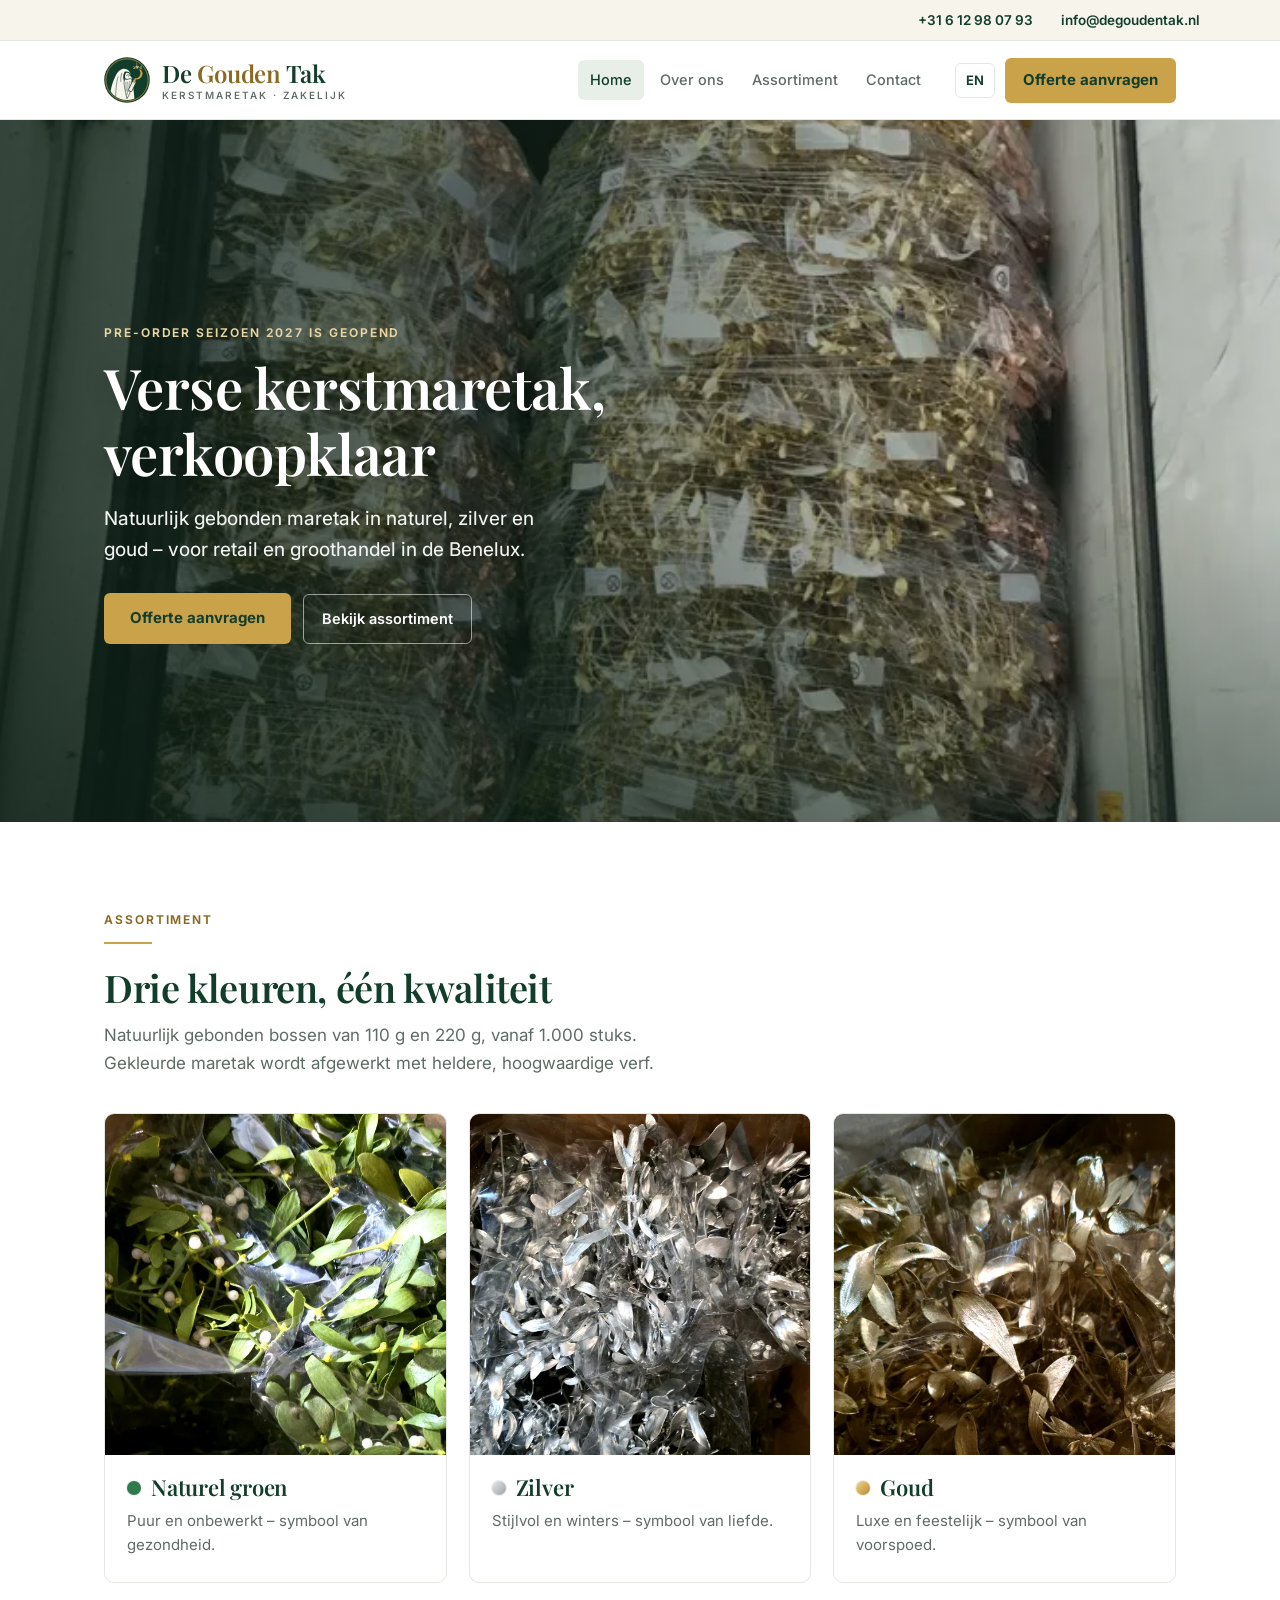
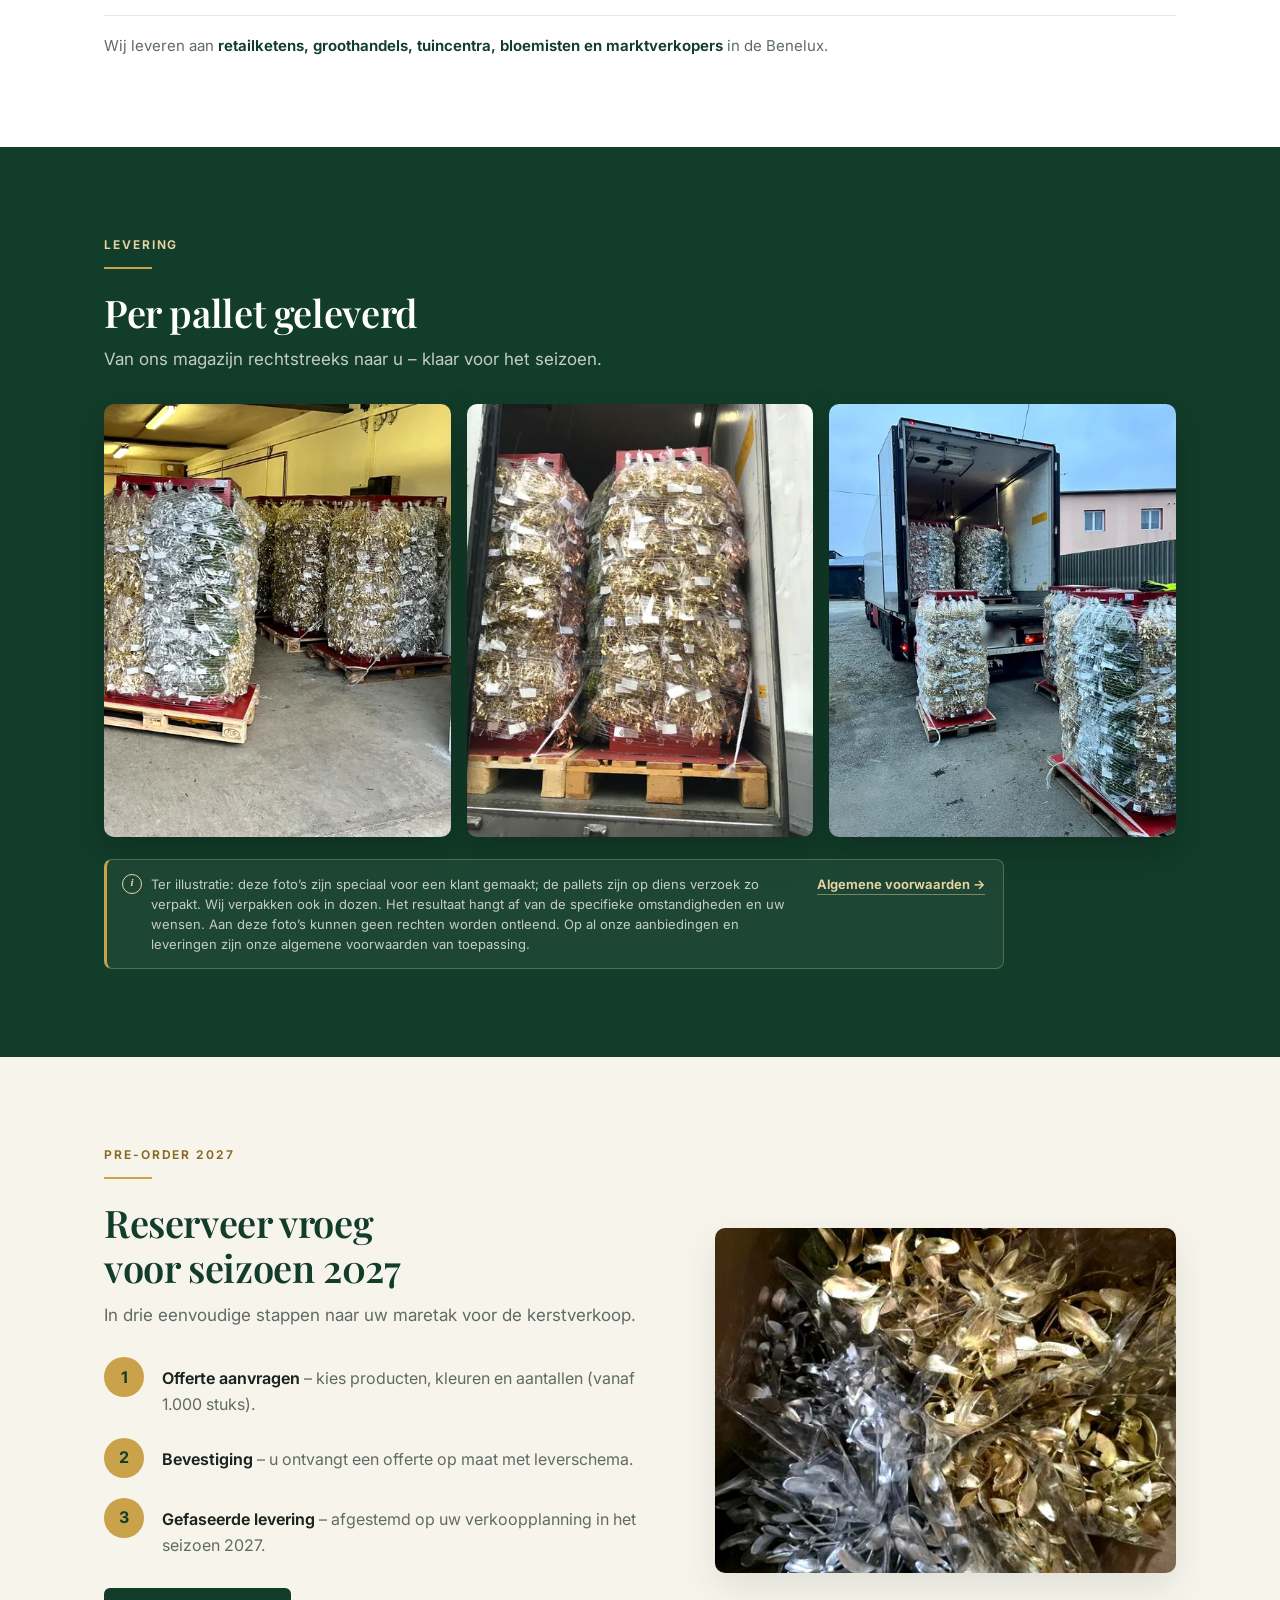
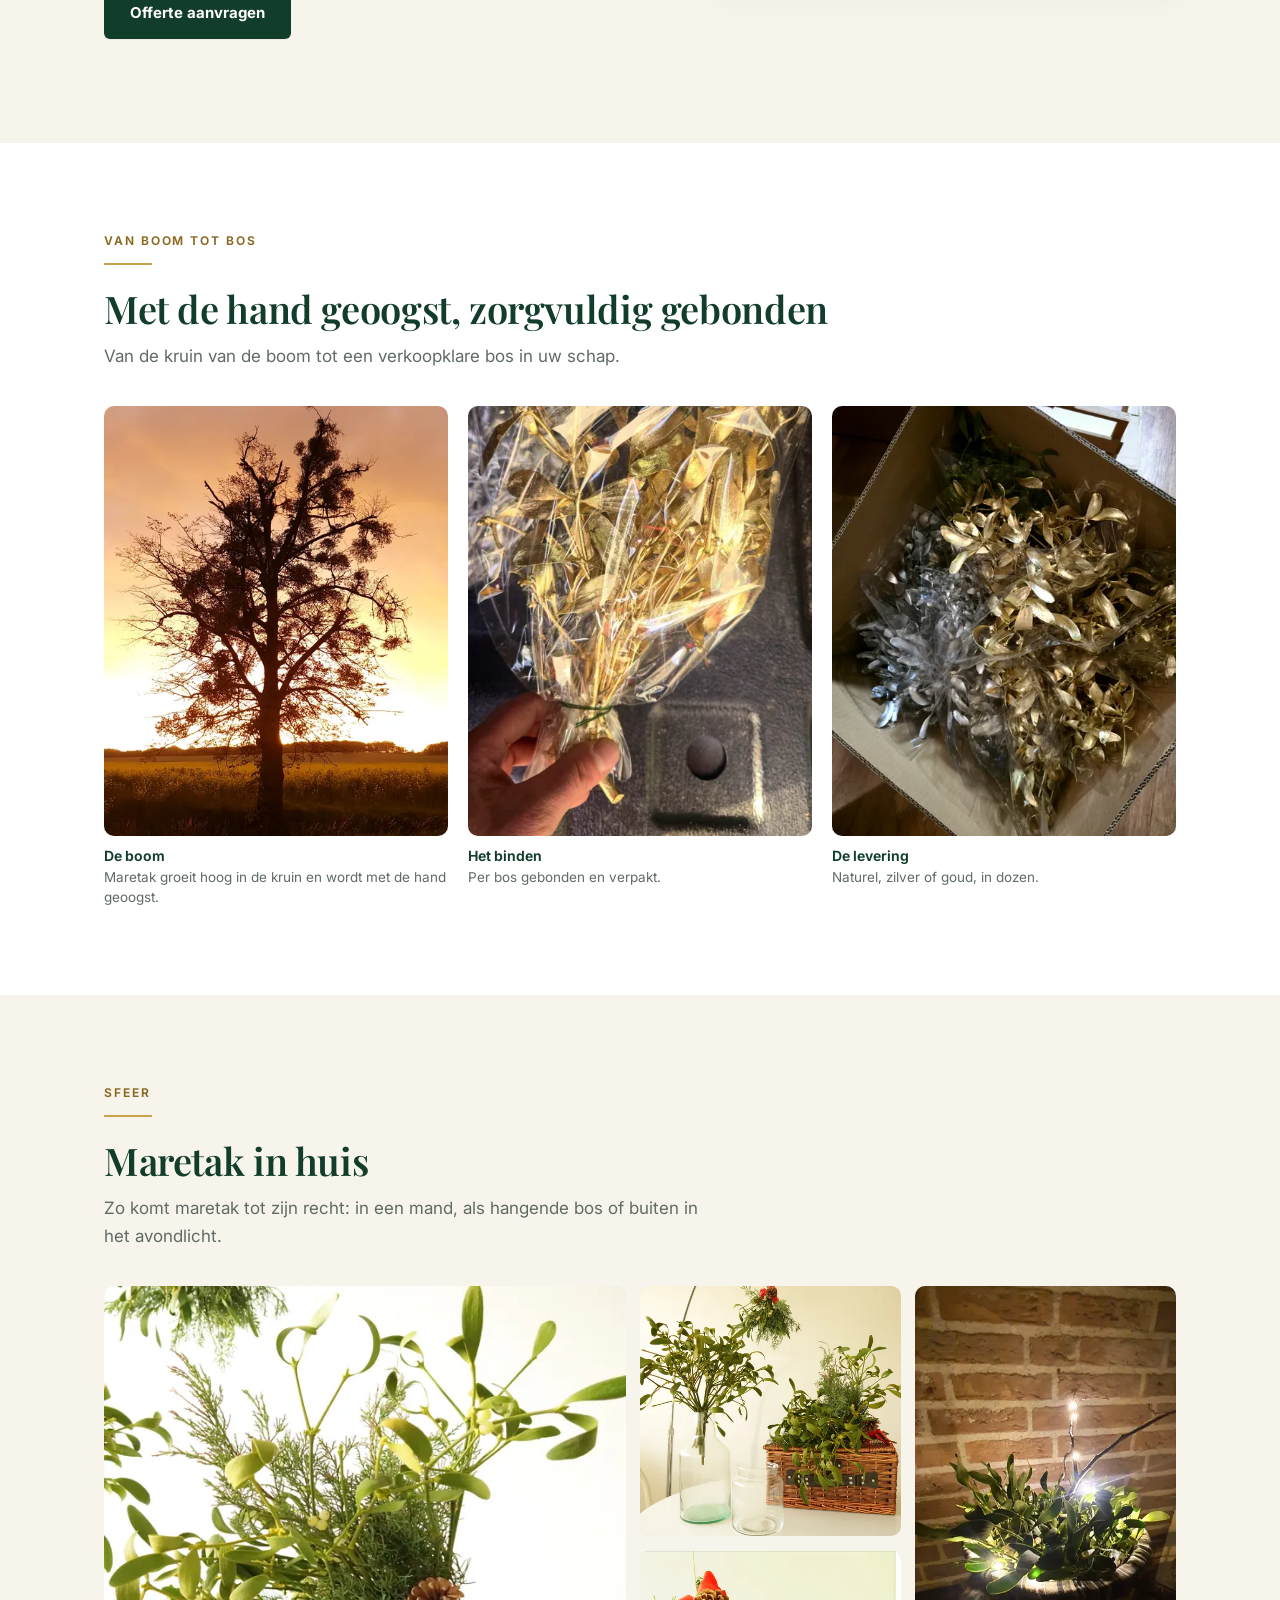
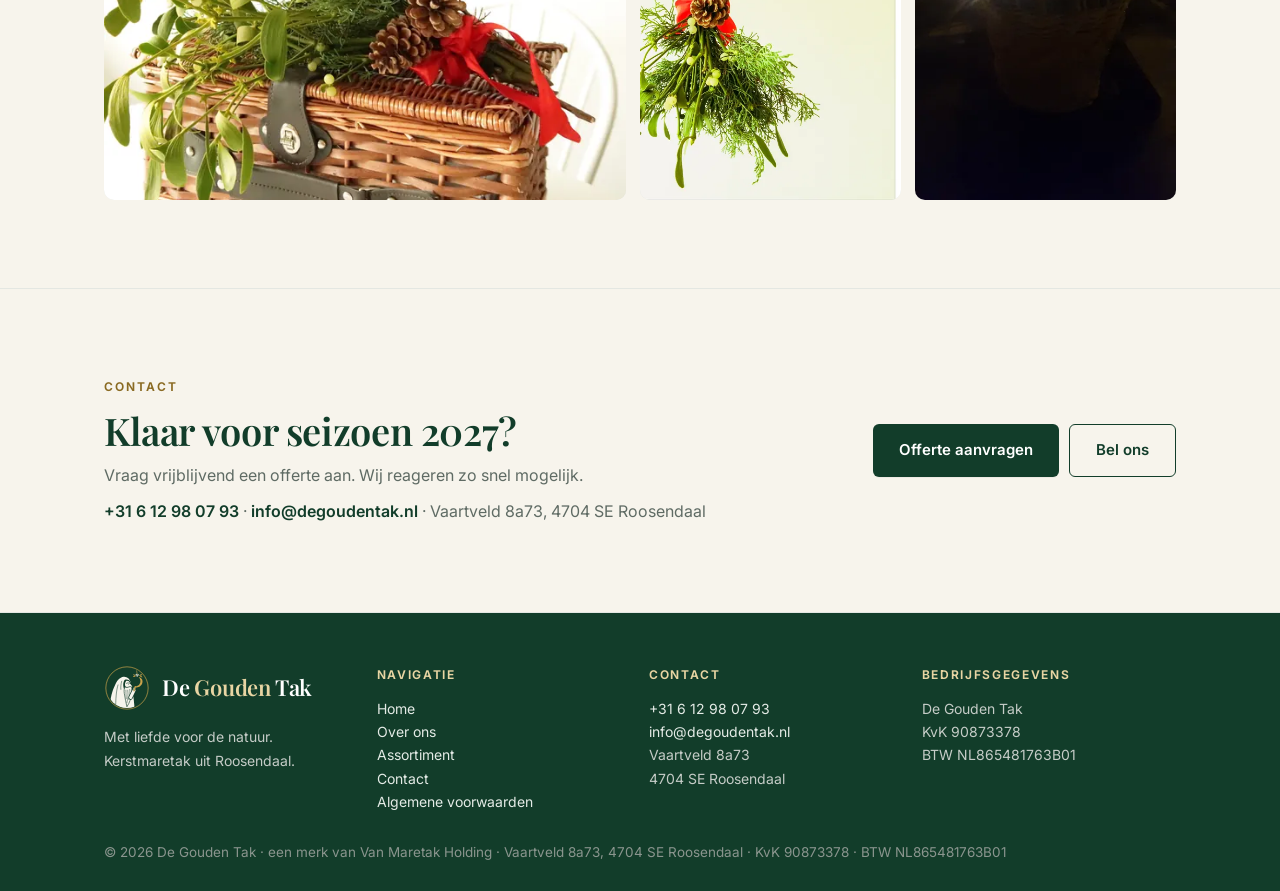
==== index.html @ 0ada5c40 "De Gouden Tak – static site (publish build, no video)" ====
<!doctype html><html lang="nl"><head><meta charset="utf-8"><meta name="viewport" content="width=device-width,initial-scale=1">
<title>Kerstmaretak voor de handel | De Gouden Tak</title><meta name="description" content="De Gouden Tak levert natuurlijk gebonden kerstmaretak – naturel, zilver en goud – aan retail en groothandel in de Benelux.">
<link rel="preload" href="fonts/playfair-display-var.woff2" as="font" type="font/woff2" crossorigin><link rel="preload" href="fonts/inter-var.woff2" as="font" type="font/woff2" crossorigin>
<link rel="icon" href="brand/favicon.svg" type="image/svg+xml"><link rel="icon" href="brand/favicon.ico" sizes="48x48"><link rel="apple-touch-icon" href="brand/apple-touch-icon.png"><meta name="theme-color" content="#123d2a">
<link rel="stylesheet" href="style.css"><script src="app.js" defer></script></head><body>
<div class="topbar"><div class="wrap"><a href="tel:+31612980793">+31 6 12 98 07 93</a><a href="mailto:info@degoudentak.nl">info@degoudentak.nl</a></div></div>
<header><div class="wrap"><a class="logo" href="index.html"><img class="emblem" src="brand/druid-emblem.svg" width="46" height="46" alt=""><span class="lt">De <span>Gouden</span> Tak<small><span class="nl">Kerstmaretak · zakelijk</span><span class="en">Christmas mistletoe · B2B</span></small></span></a>
<nav><a href="index.html" class="active"><span class="nl">Home</span><span class="en">Home</span></a><a href="over-ons.html" class=""><span class="nl">Over ons</span><span class="en">About us</span></a><a href="assortiment.html" class=""><span class="nl">Assortiment</span><span class="en">Range</span></a><a href="contact.html" class=""><span class="nl">Contact</span><span class="en">Contact</span></a></nav><div class="hdr-act"><button class="lang" type="button" aria-label="Taal / language">EN</button><a class="btn" href="contact.html"><span class="nl">Offerte aanvragen</span><span class="en">Request a quote</span></a></div></div></header>
<main><section class="hero" style="padding:0"><div class="hero-media"><picture>
<source media="(max-width:720px)" type="image/webp" srcset="img/hero-pallet-m700.webp 700w, img/hero-pallet-m1000.webp 1000w" sizes="100vw">
<source media="(max-width:720px)" srcset="img/hero-pallet-m700.jpg 700w, img/hero-pallet-m1000.jpg 1000w" sizes="100vw">
<source type="image/webp" srcset="img/hero-pallet-960.webp 960w, img/hero-pallet-1200.webp 1200w" sizes="100vw">
<img src="img/hero-pallet-1200.jpg" srcset="img/hero-pallet-960.jpg 960w, img/hero-pallet-1200.jpg 1200w" sizes="100vw" width="1200" height="777" alt="Volle pallets met gouden en zilveren maretakbossen" loading="eager" fetchpriority="high"></picture></div>
<div class="wrap"><div class="eyebrow"><span class="nl">Pre-order seizoen 2027 is geopend</span><span class="en">Pre-order season 2027 is open</span></div>
<h1><span class="nl">Verse kerstmaretak, verkoopklaar</span><span class="en">Fresh Christmas mistletoe, ready for sale</span></h1>
<p class="lead"><span class="nl">Natuurlijk gebonden maretak in naturel, zilver en goud – voor retail en groothandel in de Benelux.</span><span class="en">Naturally bound mistletoe in natural, silver and gold – for retail and wholesale across the Benelux.</span></p>
<div class="actions"><a class="btn" href="contact.html"><span class="nl">Offerte aanvragen</span><span class="en">Request a quote</span></a><a class="btn ghost" href="assortiment.html"><span class="nl">Bekijk assortiment</span><span class="en">View range</span></a></div></div></section>
<section class="white"><div class="wrap"><div class="eyebrow"><span class="nl">Assortiment</span><span class="en">Range</span></div><hr class="rule"><h2><span class="nl">Drie kleuren, één kwaliteit</span><span class="en">Three colours, one quality</span></h2>
<p class="sec-intro"><span class="nl">Natuurlijk gebonden bossen van 110 g en 220 g, vanaf 1.000 stuks. Gekleurde maretak wordt afgewerkt met heldere, hoogwaardige verf.</span><span class="en">Naturally bound bunches of 110 g and 220 g, from 1,000 pieces. Coloured mistletoe is finished with bright, high-quality dyes.</span></p>
<div class="grid3"><article class="card"><figure><picture><source type="image/webp" srcset="img/thumb/c-naturel.webp 578w, img/c-naturel.webp 1033w" sizes="(max-width:980px) 100vw, 360px"><img src="img/thumb/c-naturel.jpg" srcset="img/thumb/c-naturel.jpg 578w, img/c-naturel.jpg 1033w" sizes="(max-width:980px) 100vw, 360px" width="1033" height="1072" alt="Naturel groene maretak, verpakt per bos" class="" loading="eager" decoding="async"></picture></figure><div class="body"><h3><span class="dot g"></span><span class="nl">Naturel groen</span><span class="en">Natural green</span></h3><p><span class="nl">Puur en onbewerkt – symbool van gezondheid.</span><span class="en">Pure and unprocessed – a symbol of health.</span></p></div></article><article class="card"><figure><picture><source type="image/webp" srcset="img/thumb/c-zilver.webp 600w, img/c-zilver.webp 1184w" sizes="(max-width:980px) 100vw, 360px"><img src="img/thumb/c-zilver.jpg" srcset="img/thumb/c-zilver.jpg 600w, img/c-zilver.jpg 1184w" sizes="(max-width:980px) 100vw, 360px" width="1184" height="1175" alt="Zilveren maretak, verpakt per bos" class="" loading="eager" decoding="async"></picture></figure><div class="body"><h3><span class="dot s"></span><span class="nl">Zilver</span><span class="en">Silver</span></h3><p><span class="nl">Stijlvol en winters – symbool van liefde.</span><span class="en">Stylish and wintry – a symbol of love.</span></p></div></article><article class="card"><figure><picture><source type="image/webp" srcset="img/thumb/c-goud.webp 600w, img/c-goud.webp 1120w" sizes="(max-width:980px) 100vw, 360px"><img src="img/thumb/c-goud.jpg" srcset="img/thumb/c-goud.jpg 600w, img/c-goud.jpg 1120w" sizes="(max-width:980px) 100vw, 360px" width="1120" height="992" alt="Gouden maretak, verpakt per bos" class="" loading="eager" decoding="async"></picture></figure><div class="body"><h3><span class="dot au"></span><span class="nl">Goud</span><span class="en">Gold</span></h3><p><span class="nl">Luxe en feestelijk – symbool van voorspoed.</span><span class="en">Luxurious and festive – a symbol of prosperity.</span></p></div></article></div>
<p class="who"><span class="nl">Wij leveren aan <b>retailketens, groothandels, tuincentra, bloemisten en marktverkopers</b> in de Benelux.</span><span class="en">We supply <b>retail chains, wholesalers, garden centres, florists and market traders</b> across the Benelux.</span></p></div></section>

<section class="pallets"><div class="wrap"><div class="eyebrow"><span class="nl">Levering</span><span class="en">Delivery</span></div><hr class="rule"><h2><span class="nl">Per pallet geleverd</span><span class="en">Delivered by the pallet</span></h2>
<p class="sec-intro"><span class="nl">Van ons magazijn rechtstreeks naar u – klaar voor het seizoen.</span><span class="en">From our warehouse straight to you – ready for the season.</span></p>
<div class="pal-strip"><figure class=""><picture><source type="image/webp" srcset="img/thumb/palet-magazijn.webp 480w, img/palet-magazijn.webp 880w" sizes="(max-width:720px) 80vw, 360px"><img src="img/palet-magazijn.jpg" srcset="img/thumb/palet-magazijn.jpg 480w, img/palet-magazijn.jpg 880w" sizes="(max-width:720px) 80vw, 360px" width="880" height="1100" alt="Pallets met gouden en zilveren maretakbossen in ons magazijn" loading="eager" decoding="async"></picture></figure><figure class=""><picture><source type="image/webp" srcset="img/thumb/palet-trailer.webp 480w, img/palet-trailer.webp 880w" sizes="(max-width:720px) 80vw, 360px"><img src="img/palet-trailer.jpg" srcset="img/thumb/palet-trailer.jpg 480w, img/palet-trailer.jpg 880w" sizes="(max-width:720px) 80vw, 360px" width="880" height="1100" alt="Twee volle pallets maretak in een koelwagen" loading="eager" decoding="async"></picture></figure><figure class=""><picture><source type="image/webp" srcset="img/thumb/palet-laden.webp 480w, img/palet-laden.webp 880w" sizes="(max-width:720px) 80vw, 360px"><img src="img/palet-laden.jpg" srcset="img/thumb/palet-laden.jpg 480w, img/palet-laden.jpg 880w" sizes="(max-width:720px) 80vw, 360px" width="880" height="1100" alt="Pallets maretak worden buiten in de vrachtwagen geladen" loading="eager" decoding="async"></picture></figure></div><div class="pal-legal"><p><span class="nl">Ter illustratie: deze foto’s zijn speciaal voor een klant gemaakt; de pallets zijn op diens verzoek zo verpakt. Wij verpakken ook in dozen. Het resultaat hangt af van de specifieke omstandigheden en uw wensen. Aan deze foto’s kunnen geen rechten worden ontleend. Op al onze aanbiedingen en leveringen zijn onze algemene voorwaarden van toepassing.</span><span class="en">For illustration only: these photos were taken specially for a customer; the pallets were packed this way at their request. We also pack in boxes. The result depends on the specific circumstances and your wishes. No rights can be derived from these photos. Our general terms and conditions apply to all our offers and deliveries.</span></p>
<a href="voorwaarden.html"><span class="nl">Algemene voorwaarden</span><span class="en">General terms and conditions</span> →</a></div></div></section>
<section class="cream"><div class="wrap preorder"><div><div class="eyebrow">Pre-order 2027</div><hr class="rule"><h2><span class="nl">Reserveer vroeg voor seizoen 2027</span><span class="en">Reserve early for the 2027 season</span></h2>
<p class="sec-intro" style="margin-bottom:28px"><span class="nl">In drie eenvoudige stappen naar uw maretak voor de kerstverkoop.</span><span class="en">Your mistletoe for the Christmas season in three simple steps.</span></p><ol class="steps">
<li><span class="nl"><b>Offerte aanvragen</b> – kies producten, kleuren en aantallen (vanaf 1.000 stuks).</span><span class="en"><b>Request a quote</b> – choose products, colours and quantities (from 1,000 pieces).</span></li>
<li><span class="nl"><b>Bevestiging</b> – u ontvangt een offerte op maat met leverschema.</span><span class="en"><b>Confirmation</b> – you receive a tailored quote with a delivery schedule.</span></li>
<li><span class="nl"><b>Gefaseerde levering</b> – afgestemd op uw verkoopplanning in het seizoen 2027.</span><span class="en"><b>Phased delivery</b> – aligned with your sales planning for the 2027 season.</span></li></ol>
<p style="margin-top:30px"><a class="btn dark" href="contact.html"><span class="nl">Offerte aanvragen</span><span class="en">Request a quote</span></a></p></div>
<figure><picture><source type="image/webp" srcset="img/thumb/preorder-dozen.webp 511w, img/preorder-dozen.webp 1364w" sizes="(max-width:980px) 100vw, 480px"><img src="img/thumb/preorder-dozen.jpg" srcset="img/thumb/preorder-dozen.jpg 511w, img/preorder-dozen.jpg 1364w" sizes="(max-width:980px) 100vw, 480px" width="1364" height="1600" alt="Doos met verpakte bossen in goud en zilver" class="" loading="eager" decoding="async"></picture></figure></div></section>
<section class="white"><div class="wrap"><div class="eyebrow"><span class="nl">Van boom tot bos</span><span class="en">From tree to bunch</span></div><hr class="rule"><h2><span class="nl">Met de hand geoogst, zorgvuldig gebonden</span><span class="en">Hand-harvested, carefully bound</span></h2>
<p class="sec-intro"><span class="nl">Van de kruin van de boom tot een verkoopklare bos in uw schap.</span><span class="en">From the crown of the tree to a retail-ready bunch on your shelf.</span></p><div class="grid3 story"><figure><picture><source type="image/webp" srcset="img/thumb/gouden-boom.webp 480w, img/gouden-boom.webp 1280w" sizes="(max-width:720px) 70vw, 360px"><img src="img/thumb/gouden-boom.jpg" srcset="img/thumb/gouden-boom.jpg 480w, img/gouden-boom.jpg 1280w" sizes="(max-width:720px) 70vw, 360px" width="1280" height="1600" alt="Boom vol maretak bij zonsondergang" class="" loading="eager" decoding="async"></picture><figcaption><span class="nl"><b>De boom</b>Maretak groeit hoog in de kruin en wordt met de hand geoogst.</span><span class="en"><b>The tree</b>Mistletoe grows high in the crown and is harvested by hand.</span></figcaption></figure><figure><picture><source type="image/webp" srcset="img/thumb/bos-goud.webp 600w, img/bos-goud.webp 1200w" sizes="(max-width:720px) 70vw, 360px"><img src="img/thumb/bos-goud.jpg" srcset="img/thumb/bos-goud.jpg 600w, img/bos-goud.jpg 1200w" sizes="(max-width:720px) 70vw, 360px" width="1200" height="1130" alt="Gouden bos maretak in folie" class="" loading="eager" decoding="async"></picture><figcaption><span class="nl"><b>Het binden</b>Per bos gebonden en verpakt.</span><span class="en"><b>Binding</b>Bound and wrapped per bunch.</span></figcaption></figure><figure><picture><source type="image/webp" srcset="img/thumb/klaar-goud-zilver.webp 489w, img/klaar-goud-zilver.webp 1304w" sizes="(max-width:720px) 70vw, 360px"><img src="img/thumb/klaar-goud-zilver.jpg" srcset="img/thumb/klaar-goud-zilver.jpg 489w, img/klaar-goud-zilver.jpg 1304w" sizes="(max-width:720px) 70vw, 360px" width="1304" height="1600" alt="Doos met gouden en zilveren bossen" class="" loading="eager" decoding="async"></picture><figcaption><span class="nl"><b>De levering</b>Naturel, zilver of goud, in dozen.</span><span class="en"><b>Delivery</b>Natural, silver or gold, boxed.</span></figcaption></figure></div></div></section>
<section class="cream"><div class="wrap"><div class="eyebrow"><span class="nl">Sfeer</span><span class="en">Mood</span></div><hr class="rule"><h2><span class="nl">Maretak in huis</span><span class="en">Mistletoe at home</span></h2>
<p class="sec-intro"><span class="nl">Zo komt maretak tot zijn recht: in een mand, als hangende bos of buiten in het avondlicht.</span><span class="en">How mistletoe comes into its own: in a basket, as a hanging bunch or outdoors in the evening light.</span></p>
<div class="sfeer-grid"><figure class="g-a"><picture><source type="image/webp" srcset="img/thumb/sfeer-mand.webp 600w, img/sfeer-mand.webp 1000w" sizes="(max-width:720px) 100vw, 540px"><img src="img/sfeer-mand.jpg" srcset="img/thumb/sfeer-mand.jpg 600w, img/sfeer-mand.jpg 1000w" sizes="(max-width:720px) 100vw, 540px" width="1000" height="1000" alt="Rieten mand met maretak, dennengroen en rode strik bij het raam" loading="eager" decoding="async"></picture></figure><figure class="g-b"><picture><source type="image/webp" srcset="img/thumb/sfeer-tafel.webp 500w, img/sfeer-tafel.webp 800w" sizes="(max-width:720px) 50vw, 270px"><img src="img/sfeer-tafel.jpg" srcset="img/thumb/sfeer-tafel.jpg 500w, img/sfeer-tafel.jpg 800w" sizes="(max-width:720px) 50vw, 270px" width="800" height="800" alt="Maretak in glazen vazen en een rieten mand op tafel" loading="eager" decoding="async"></picture></figure><figure class="g-c"><picture><source type="image/webp" srcset="img/thumb/sfeer-hangend.webp 500w, img/sfeer-hangend.webp 800w" sizes="(max-width:720px) 50vw, 270px"><img src="img/sfeer-hangend.jpg" srcset="img/thumb/sfeer-hangend.jpg 500w, img/sfeer-hangend.jpg 800w" sizes="(max-width:720px) 50vw, 270px" width="800" height="800" alt="Hangende bos maretak met rode strik en dennenappel" loading="eager" decoding="async"></picture></figure><figure class="g-d"><picture><source type="image/webp" srcset="img/thumb/sfeer-avond.webp 400w, img/sfeer-avond.webp 600w" sizes="(max-width:720px) 50vw, 270px"><img src="img/sfeer-avond.jpg" srcset="img/thumb/sfeer-avond.jpg 400w, img/sfeer-avond.jpg 600w" sizes="(max-width:720px) 50vw, 270px" width="600" height="1200" alt="Maretak in een pot met lichtjes bij een bakstenen muur, 's avonds" loading="eager" decoding="async"></picture></figure></div></div></section>
<section class="band"><div class="wrap inner"><div><div class="eyebrow">Contact</div><h2><span class="nl">Klaar voor seizoen 2027?</span><span class="en">Ready for the 2027 season?</span></h2>
<p><span class="nl">Vraag vrijblijvend een offerte aan. Wij reageren zo snel mogelijk.</span><span class="en">Request a no-obligation quote. We will get back to you as soon as possible.</span></p>
<p style="margin-top:10px"><a href="tel:+31612980793">+31 6 12 98 07 93</a> · <a href="mailto:info@degoudentak.nl">info@degoudentak.nl</a> · Vaartveld 8a73, 4704 SE Roosendaal</p></div>
<div class="acts"><a class="btn dark" href="contact.html"><span class="nl">Offerte aanvragen</span><span class="en">Request a quote</span></a><a class="btn ghost-ink" href="tel:+31612980793"><span class="nl">Bel ons</span><span class="en">Call us</span></a></div></div></section></main>
<footer><div class="wrap"><div class="grid4">
<div><div class="logo"><img class="emblem" src="brand/druid-emblem.svg" width="44" height="44" alt=""><span class="lt">De <span>Gouden</span> Tak</span></div><p><span class="nl">Met liefde voor de natuur.<br>Kerstmaretak uit Roosendaal.</span><span class="en">With love for nature.<br>Christmas mistletoe from Roosendaal.</span></p></div>
<div><h4><span class="nl">Navigatie</span><span class="en">Navigation</span></h4><a href="index.html"><span class="nl">Home</span><span class="en">Home</span></a><br><a href="over-ons.html"><span class="nl">Over ons</span><span class="en">About us</span></a><br><a href="assortiment.html"><span class="nl">Assortiment</span><span class="en">Range</span></a><br><a href="contact.html"><span class="nl">Contact</span><span class="en">Contact</span></a><br><a href="voorwaarden.html"><span class="nl">Algemene voorwaarden</span><span class="en">Terms and conditions</span></a></div>
<div><h4>Contact</h4><a href="tel:+31612980793">+31 6 12 98 07 93</a><br><a href="mailto:info@degoudentak.nl">info@degoudentak.nl</a><br>Vaartveld 8a73<br>4704 SE Roosendaal</div>
<div><h4><span class="nl">Bedrijfsgegevens</span><span class="en">Company details</span></h4>De Gouden Tak<br><span class="nl">KvK</span><span class="en">CoC</span> 90873378<br><span class="nl">BTW</span><span class="en">VAT</span> NL865481763B01</div>
</div><p class="note">© 2026 De Gouden Tak · <span class="nl">een merk van</span><span class="en">a brand of</span> Van Maretak Holding · Vaartveld 8a73, 4704 SE Roosendaal · <span class="nl">KvK</span><span class="en">CoC</span> 90873378 · <span class="nl">BTW</span><span class="en">VAT</span> NL865481763B01</p></div></footer>
</body></html>
---- style.css ----
@font-face{font-family:"Playfair Display";src:url(fonts/playfair-display-var.woff2) format("woff2-variations"),url(fonts/playfair-display-var.woff2) format("woff2");font-weight:400 900;font-style:normal;font-display:swap}
@font-face{font-family:"Playfair Display";src:url(fonts/playfair-display-italic-var.woff2) format("woff2-variations"),url(fonts/playfair-display-italic-var.woff2) format("woff2");font-weight:400 900;font-style:italic;font-display:swap}
@font-face{font-family:Inter;src:url(fonts/inter-var.woff2) format("woff2-variations"),url(fonts/inter-var.woff2) format("woff2");font-weight:100 900;font-style:normal;font-display:swap}

:root{
  --green:#123d2a; --green-mid:#1a4f37; --green-soft:#e8efe9;
  --gold:#c9a24a; --gold-soft:#e8d5a3; --gold-ink:#8a6a22;
  --cream:#f7f4ec; --cream2:#fbf9f3; --white:#fff;
  --ink:#1c2420; --muted:#5f6b64; --line:#e4e7e2;
  --r:10px; --shadow:0 14px 36px rgba(18,61,42,.10);
  --space: clamp(48px, 7vw, 88px);
}
*{box-sizing:border-box}html{scroll-behavior:smooth}
body{margin:0;font-family:Inter,system-ui,sans-serif;color:var(--ink);background:#fff;line-height:1.65;font-size:16px;-webkit-font-smoothing:antialiased}
h1,h2,h3{text-wrap:balance}
h1,h2,h3,.logo{font-family:"Playfair Display",Georgia,serif;font-weight:600;line-height:1.18;letter-spacing:-.01em}
a{color:inherit}img{max-width:100%;height:auto;display:block}
.wrap{max-width:1120px;margin:auto;padding:0 24px}
.eyebrow{color:var(--gold-ink);text-transform:uppercase;letter-spacing:.16em;font-size:12px;font-weight:650;margin:0 0 12px}

/* top */
.topbar{background:var(--cream);border-bottom:1px solid var(--line);font-size:13.5px}
.topbar .wrap{display:flex;justify-content:flex-end;gap:28px;padding:9px 0;flex-wrap:wrap}
.topbar a{color:var(--green);text-decoration:none;font-weight:600}.topbar a:hover{color:var(--gold-ink)}
header{background:var(--white);border-bottom:1px solid var(--line);position:sticky;top:0;z-index:20}
header .wrap{display:flex;align-items:center;justify-content:space-between;height:78px;gap:16px}
.logo{display:flex;align-items:center;gap:12px;text-decoration:none;color:var(--green);font-size:24px}
.logo .emblem{width:46px;height:46px;flex:none}
.logo .lt>span{color:var(--gold-ink)}
.logo small{display:block;font-family:Inter,system-ui,sans-serif;font-size:10px;letter-spacing:.2em;text-transform:uppercase;color:var(--muted);font-weight:550;margin-top:2px}
nav{display:flex;align-items:center;gap:4px}
nav a{padding:8px 12px;text-decoration:none;font-size:14.5px;font-weight:500;color:var(--muted);border-radius:6px}
nav a:hover,nav a.active{color:var(--green);background:var(--green-soft)}
.lang{margin-left:6px;border:1px solid var(--line);background:var(--white);color:var(--green);border-radius:6px;padding:6px 10px;cursor:pointer;font:inherit;font-size:13px;font-weight:650}
.lang:hover{border-color:var(--gold)}

.btn{display:inline-flex;align-items:center;justify-content:center;gap:8px;background:var(--gold);color:var(--green);padding:13px 26px;border-radius:6px;font-weight:700;text-decoration:none;border:0;cursor:pointer;font-size:15px;font-family:inherit;transition:background .15s,transform .15s,box-shadow .15s;box-shadow:0 1px 0 rgba(0,0,0,.04)}
.btn:hover{background:var(--gold-soft);transform:translateY(-1px)}
.btn.ghost{background:transparent;border:1.5px solid rgba(255,255,255,.55);color:#fff;box-shadow:none}
.btn.ghost:hover{background:rgba(255,255,255,.12);border-color:#fff}
.btn.ghost-ink{background:transparent;border:1.5px solid var(--green);color:var(--green);box-shadow:none}
.btn.ghost-ink:hover{background:var(--green-soft)}
.btn.dark{background:var(--green);color:#fff}.btn.dark:hover{background:var(--green-mid)}
.hdr-act{display:flex;align-items:center;gap:10px}.hdr-act .btn{padding:10px 18px}
header nav{margin-left:auto}

/* hero – full bleed */
.hero{position:relative;min-height:min(78vh,720px);display:flex;align-items:flex-end;color:#fff;overflow:hidden;background:var(--green)}
.hero-media{position:absolute;inset:0}
.hero-media picture,.hero-media img{width:100%;height:100%;object-fit:cover}
.hero-media:after{content:"";position:absolute;inset:0;background:linear-gradient(90deg,rgba(10,30,20,.78) 0%,rgba(10,30,20,.55) 42%,rgba(10,30,20,.18) 75%,rgba(10,30,20,.10) 100%),linear-gradient(0deg,rgba(10,30,20,.45) 0%,rgba(10,30,20,0) 45%)}
.hero .wrap{position:relative;z-index:1;padding:96px 24px 72px;width:100%}
.hero .eyebrow{color:var(--gold-soft)}
.hero h1{font-size:clamp(34px,5.2vw,56px);margin:0 0 16px;max-width:18ch;text-shadow:0 2px 24px rgba(0,0,0,.25)}
.hero .lead{font-size:clamp(16px,1.5vw,19px);max-width:38ch;color:#f0f3f0;margin:0 0 28px;font-weight:450}
.hero .actions{display:flex;flex-wrap:wrap;gap:12px;align-items:center}
.hero .actions .ghost{font-weight:600;font-size:14.5px;padding:12px 18px}

/* sections */
section{padding:var(--space) 0}
section.cream{background:var(--cream)}
section.white{background:var(--white)}
section h2{font-size:clamp(28px,3.4vw,38px);margin:0 0 10px;color:var(--green)}
.sec-intro{max-width:54ch;color:var(--muted);margin:0 0 36px;font-size:17px}
.rule{width:48px;height:2px;background:var(--gold);margin:0 0 22px;border:0}

.grid3{display:grid;grid-template-columns:repeat(3,1fr);gap:22px}
.grid4{display:grid;grid-template-columns:repeat(4,1fr);gap:18px}
.grid2{display:grid;grid-template-columns:1fr 1fr;gap:48px;align-items:start}

.card{background:var(--white);border:1px solid var(--line);border-radius:var(--r);overflow:hidden;display:flex;flex-direction:column}
.card.pad{padding:28px}
.card h3{margin:0;font-size:22px;color:var(--green);display:flex;align-items:center;gap:10px}
.card p{margin:8px 0 0;color:var(--muted);font-size:15px}
.card .body{padding:20px 22px 24px}
.card figure{margin:0}
.card figure img{width:100%;aspect-ratio:1/1;object-fit:cover}
.dot{width:14px;height:14px;border-radius:50%;flex:none;box-shadow:0 0 0 1px rgba(0,0,0,.08)}
.dot.g{background:#2f7a4a}.dot.s{background:linear-gradient(135deg,#e6e9ec,#9aa1a7)}.dot.au{background:linear-gradient(135deg,#f0d78c,#b8892f)}

.note{font-size:13.5px;color:var(--muted);margin:18px 0 0}

/* steps */
.steps{counter-reset:s;list-style:none;padding:0;margin:0;display:grid;gap:20px}
.steps li{counter-increment:s;padding:8px 0 0 58px;min-height:40px;position:relative;color:var(--muted)}
.steps li:before{content:counter(s);position:absolute;left:0;top:0;width:40px;height:40px;border-radius:50%;background:var(--gold);color:var(--green);font-weight:700;font-family:Inter,system-ui,sans-serif;font-size:16px;display:flex;align-items:center;justify-content:center}
.steps b{color:var(--ink);font-weight:650}
.preorder{display:grid;grid-template-columns:1.1fr .9fr;gap:48px;align-items:center}
.preorder figure{margin:0;border-radius:var(--r);overflow:hidden;box-shadow:var(--shadow)}
.preorder figure img{width:100%;aspect-ratio:4/3;object-fit:cover}

/* story strip */
.story figure{margin:0}
.story figure img{width:100%;aspect-ratio:4/5;object-fit:cover;border-radius:var(--r)}
.story figcaption{font-size:13.5px;color:var(--muted);margin-top:10px;line-height:1.45}
.story figcaption b{color:var(--green);font-weight:650;display:block;margin-bottom:2px;font-size:14px}

/* contact band */
.band{background:var(--cream);border-top:1px solid var(--line);border-bottom:1px solid var(--line)}
.band .inner{display:flex;flex-wrap:wrap;align-items:center;justify-content:space-between;gap:24px}
.band h2{margin:0 0 8px}
.band p{margin:0;color:var(--muted)}
.band .acts{display:flex;flex-wrap:wrap;gap:10px}

/* page hero (inner pages) */
.page-hero{padding:clamp(40px,6vw,64px) 0 clamp(28px,4vw,40px);background:var(--white)}
.page-hero h1{font-size:clamp(32px,4vw,46px);color:var(--green);margin:0 0 12px}
.page-hero p{max-width:58ch;color:var(--muted);margin:0 0 28px;font-size:17px}
.page-hero .ph-img{border-radius:var(--r);overflow:hidden;margin-top:8px}
.page-hero .ph-img img{width:100%;aspect-ratio:21/9;object-fit:cover}

/* forms / tables */
form label{display:block;font-size:13.5px;font-weight:650;margin:14px 0 5px;color:var(--green)}
form input,form select,form textarea{width:100%;padding:11px 12px;border:1px solid #cdd3cd;border-radius:6px;font:inherit;background:#fff}
form input:focus,form select:focus,form textarea:focus{outline:2px solid var(--gold-soft);border-color:var(--gold)}
.row{display:grid;grid-template-columns:1fr 1fr;gap:16px}
table{width:100%;border-collapse:collapse;font-size:15px;background:#fff;border-radius:var(--r);overflow:hidden;border:1px solid var(--line)}
th,td{text-align:left;padding:13px 16px;border-bottom:1px solid var(--line)}
th{background:var(--green);color:#fff;font-weight:600}tr:last-child td{border-bottom:0}
.tbl{overflow-x:auto}
details{border-bottom:1px solid var(--line);padding:14px 0}summary{font-weight:650;cursor:pointer;color:var(--green)}

.who{font-size:15px;color:var(--muted);padding:18px 0 0;border-top:1px solid var(--line);margin:32px 0 0}
.who b{color:var(--green);font-weight:650}

footer{background:var(--green);color:#c5ccc7;padding:52px 0 28px;font-size:14px}
footer .grid4 h4{color:var(--gold-soft);margin:0 0 12px;font-family:Inter,system-ui,sans-serif;font-size:12px;letter-spacing:.14em;text-transform:uppercase;font-weight:650}
footer a{color:#e4ebe6;text-decoration:none}footer a:hover{color:var(--gold-soft)}
footer .logo{color:#fff;font-size:22px;margin-bottom:8px}
footer .logo .lt>span{color:var(--gold-soft)}
footer .note{color:#8a958e;margin-top:28px}
.mock{position:fixed;bottom:12px;right:12px;background:#b3261e;color:#fff;font-size:11px;padding:5px 9px;border-radius:4px;z-index:9;opacity:.85;letter-spacing:.02em}

body:not(.en) .en{display:none}body.en .nl{display:none}

@media (max-width:980px){
  .grid3,.preorder,.grid2{grid-template-columns:1fr;gap:28px}
  .grid4{grid-template-columns:1fr 1fr}
  .hero{min-height:min(70vh,620px)}
  .hero .wrap{padding:56px 24px 48px}
}
@media (max-width:720px){
  header .wrap{height:auto;padding:12px 20px 8px;flex-wrap:wrap;gap:10px}
  header nav{order:3;width:100%;margin:0 -8px;overflow-x:auto;white-space:nowrap;-webkit-overflow-scrolling:touch}
  nav a{padding:7px 10px;font-size:14px}
  .hdr-act .btn{display:none}
  .hero{min-height:560px}
  .hero-media:after{background:linear-gradient(180deg,rgba(10,30,20,.30) 0%,rgba(10,30,20,.62) 45%,rgba(10,30,20,.88) 100%)}
  .hero .wrap{padding:120px 20px 40px}
  .card figure img{aspect-ratio:4/3}
  footer .grid4{grid-template-columns:1fr 1fr;gap:28px 20px}footer .grid4>div:first-child{grid-column:1/-1}
  .topbar .wrap{justify-content:center;gap:8px 18px;font-size:12.5px}
  .grid4.story{grid-template-columns:1fr 1fr}
  .row{grid-template-columns:1fr}
  .band .inner{flex-direction:column;align-items:flex-start}
  .page-hero .ph-img img{aspect-ratio:4/3}
}
@media (max-width:480px){
  .logo{font-size:20px}.logo .emblem{width:40px;height:40px}
  .grid4.story{gap:12px}
}
.checks{list-style:none;padding:0;margin:18px 0 0}.checks li{position:relative;padding:10px 0 10px 28px;border-top:1px solid var(--line);color:var(--muted);font-size:15px}
.checks li:first-child{border-top:0}.checks li:before{content:"";position:absolute;left:2px;top:17px;width:12px;height:7px;border-left:2px solid var(--gold);border-bottom:2px solid var(--gold);transform:rotate(-45deg)}
.spec{font-size:13px!important;color:var(--gold-ink)!important;font-weight:600;letter-spacing:.02em;margin-top:12px!important}
.dl{display:grid;grid-template-columns:110px 1fr;gap:10px 16px;margin:0;font-size:15px}.dl dt{color:var(--muted);font-weight:600;font-size:13.5px}.dl dd{margin:0}.dl a{color:var(--green);font-weight:600;text-decoration:none}.dl a:hover{color:var(--gold-ink)}
.band a{color:var(--green);font-weight:600;text-decoration:none}.band a.btn.dark{color:#fff}

/* about split hero */
.page-hero.split .grid2{align-items:center;gap:56px}
.page-hero.split .ph-fig{margin:0;border-radius:var(--r);overflow:hidden;box-shadow:var(--shadow)}
.page-hero.split .ph-fig img{width:100%;aspect-ratio:4/5;max-height:560px;object-fit:cover}
/* FAQ */
summary{list-style:none;display:flex;justify-content:space-between;align-items:center;gap:16px}
summary::-webkit-details-marker{display:none}
summary:after{content:"+";font-weight:400;font-size:22px;line-height:1;color:var(--gold-ink);transition:transform .2s}
details[open] summary:after{transform:rotate(45deg)}
details p,details>span{display:block}
details{color:var(--muted);font-size:15px}
details[open] summary{margin-bottom:6px}
.card{transition:box-shadow .2s,transform .2s}.card:hover{box-shadow:var(--shadow)}
.story figure img{transition:transform .4s}.story figure:hover img{transform:scale(1.015)}
/* pallet strip (home) */
section.pallets{background:var(--green);color:#e4ebe6}
.pallets .eyebrow{color:var(--gold-soft)}
.pallets h2{color:#fff}
.pallets .sec-intro{color:#c5ccc7;margin-bottom:30px}
.pal-strip{display:grid;grid-template-columns:repeat(3,1fr);gap:16px}
.pal-strip figure{margin:0;border-radius:var(--r);overflow:hidden;box-shadow:0 14px 36px rgba(0,0,0,.22);background:#0d2e20}
.pal-strip img{width:100%;height:100%;aspect-ratio:4/5;object-fit:cover}
@media (max-width:720px){
  .pal-strip{grid-template-columns:none;grid-auto-flow:column;grid-auto-columns:78%;overflow-x:auto;scroll-snap-type:x mandatory;-webkit-overflow-scrolling:touch;gap:12px;margin:0 -20px;padding:0 20px 6px;scroll-padding:0 20px}
  .pal-strip figure{scroll-snap-align:start}
}
/* 3-up story strip */
.grid3.story{gap:20px}
@media (max-width:980px){.grid3.story{grid-template-columns:repeat(3,1fr);gap:14px}}
@media (max-width:720px){
  .grid3.story{grid-template-columns:none;grid-auto-flow:column;grid-auto-columns:72%;overflow-x:auto;scroll-snap-type:x mandatory;-webkit-overflow-scrolling:touch;margin:0 -20px;padding:0 20px 6px;scroll-padding:0 20px}
  .grid3.story figure{scroll-snap-align:start}
}
/* pallet hero: keep text readable */
.hero-media img{object-position:center 40%}
/* sfeer gallery (home) */
.sfeer-grid{display:grid;grid-template-columns:2fr 1fr 1fr;grid-template-rows:250px 250px;grid-template-areas:"a b d" "a c d";gap:14px}
.sfeer-grid figure{margin:0;position:relative;border-radius:var(--r);overflow:hidden;background:var(--line)}
.sfeer-grid img{position:absolute;inset:0;width:100%;height:100%;object-fit:cover}
.sfeer-grid .g-a{grid-area:a}.sfeer-grid .g-b{grid-area:b}.sfeer-grid .g-c{grid-area:c}.sfeer-grid .g-d{grid-area:d}
@media (max-width:720px){
  .sfeer-grid{grid-template-columns:1fr 1fr;grid-template-rows:none;grid-template-areas:"a a" "b d" "c d";gap:10px}
  .sfeer-grid .g-a,.sfeer-grid .g-b,.sfeer-grid .g-c{aspect-ratio:1/1}
}
/* decorations block (assortiment) */
.decor{display:grid;grid-template-columns:minmax(0,440px) 1fr;gap:36px;align-items:center;margin-top:40px;padding-top:36px;border-top:1px solid var(--line)}
.decor figure{margin:0;border-radius:var(--r);overflow:hidden;box-shadow:var(--shadow)}
.decor img{width:100%;aspect-ratio:3/2;object-fit:cover}
.decor h3{margin:0 0 8px;font-size:24px;color:var(--green)}
.decor p{margin:0;color:var(--muted)}.decor b{color:var(--green)}
@media (max-width:720px){.decor{grid-template-columns:1fr;gap:20px}}
.page-hero .ph-silver img{aspect-ratio:21/9;object-position:50% 45%}
@media(max-width:720px){.page-hero .ph-silver img{aspect-ratio:4/3}}
.pal-small .pal-strip{max-width:900px}

/* ===== Legal block under pallet photos (all pages) ===== */
.pal-legal{margin:22px 0 0;max-width:900px;display:flex;flex-wrap:wrap;align-items:flex-start;gap:6px 22px;padding:14px 18px 14px 44px;position:relative;border:1px solid rgba(232,213,163,.28);border-left:3px solid var(--gold);border-radius:8px;background:rgba(255,255,255,.05);font-size:13px;line-height:1.55;color:#c5ccc7}
.pal-legal:before{content:"i";position:absolute;left:15px;top:14px;width:18px;height:18px;border-radius:50%;border:1.5px solid var(--gold-soft);color:var(--gold-soft);font:italic 700 11px/15px Georgia,serif;text-align:center}
.pal-legal p{margin:0;flex:1 1 520px}
.pal-legal a{color:var(--gold-soft);font-weight:650;text-decoration:none;white-space:nowrap;border-bottom:1px solid rgba(232,213,163,.45)}
.pal-legal a:hover{color:#fff;border-color:#fff}

/* ===== Green design – inner pages only (index unchanged) ===== */
body.pg-inner{--leaf:#2f7a4a;--green-tint:#eef4ef}
.pg-inner .eyebrow{color:var(--leaf)}
.pg-inner .rule{background:linear-gradient(90deg,var(--green) 0 62%,var(--gold) 62% 100%);height:3px}
.pg-inner section.cream{background:var(--green-tint)}
.pg-inner .page-hero{background:radial-gradient(120% 140% at 85% 0%,#1d5a3e 0%,var(--green) 55%,#0d2e20 100%);color:#e4ebe6;padding:clamp(44px,6vw,72px) 0 clamp(40px,5vw,60px)}
.pg-inner .page-hero h1{color:#fff}
.pg-inner .page-hero p{color:#cfd8d2}
.pg-inner .page-hero .eyebrow{color:var(--gold-soft)}
.pg-inner .page-hero .btn.dark{background:var(--gold);color:var(--green)}.pg-inner .page-hero .btn.dark:hover{background:var(--gold-soft)}
.pg-inner .page-hero .ph-img,.pg-inner .page-hero .ph-fig{box-shadow:0 20px 50px rgba(0,0,0,.35);border:1px solid rgba(232,213,163,.25)}
.page-hero .ph-tree img{aspect-ratio:21/9;object-position:50% 45%}
@media(max-width:720px){.page-hero .ph-tree img{aspect-ratio:4/3}}
.page-hero.ph-contact .ph-fig img{aspect-ratio:4/3;max-height:420px}
.pg-inner .card{border-top:3px solid var(--green)}
.pg-inner .card h3{color:var(--green)}
.pg-inner .spec{color:var(--leaf)!important}
.pg-inner .checks li:before{border-color:var(--leaf)}
.pg-inner .steps li:before{background:var(--green);color:var(--gold-soft)}
.pg-inner .band{background:var(--green-tint);border-top:3px solid var(--green)}
.pg-inner .btn:not(.dark):not(.ghost):not(.ghost-ink){background:var(--gold)}
.pg-inner details summary{color:var(--green)}
.pg-inner .story figcaption b{color:var(--green)}
.pg-inner .decor h3{color:var(--green)}
.decor.rev{grid-template-columns:1fr minmax(0,440px);margin-top:28px}
@media (max-width:720px){.decor.rev{grid-template-columns:1fr}.decor.rev figure{order:-1}}
.pg-inner .pal-bottom{background:linear-gradient(180deg,var(--green) 0%,#0e3222 100%)}
.pal-bottom .pal-strip{max-width:900px}
/* terms page */
.concept{display:inline-block;background:#b3261e;color:#fff;font-size:12.5px;font-weight:700;letter-spacing:.06em;text-transform:uppercase;padding:6px 12px;border-radius:4px;margin:0 0 18px}
.terms{counter-reset:a;list-style:none;padding:0;margin:0;max-width:820px}
.terms li{counter-increment:a;position:relative;padding:0 0 22px 52px;margin:0 0 22px;border-bottom:1px solid var(--line)}
.terms li:before{content:counter(a);position:absolute;left:0;top:0;width:34px;height:34px;border-radius:50%;background:var(--green);color:var(--gold-soft);font-weight:700;display:flex;align-items:center;justify-content:center;font-size:14px}
.terms h3{margin:4px 0 6px;font-size:20px;color:var(--green)}
.terms p{margin:0;color:var(--muted);font-size:15px}
.terms-doc{max-width:820px}
.terms-doc h2{font-size:clamp(20px,2.2vw,24px);margin:34px 0 10px;padding-top:22px;border-top:1px solid var(--line);color:var(--green)}
.terms-doc h2:first-child{margin-top:0;padding-top:0;border-top:0}
.terms-doc p,.terms-doc li{color:#3c4741;font-size:15.5px;margin:0 0 8px}
.terms-doc ol,.terms-doc ul{padding-left:24px;margin:0 0 8px}
.terms-doc li::marker{color:var(--leaf,#2f7a4a);font-weight:700}
.terms-doc b{color:var(--green)}
.terms-hr{border:0;height:3px;background:linear-gradient(90deg,var(--green) 0 62%,var(--gold) 62%);width:80px;margin:40px 0 10px}
.terms-en{background:var(--green-tint,#eef4ef);border-left:3px solid var(--green);padding:10px 14px;border-radius:6px;color:var(--green);font-weight:600}
.pg-inner .pallets .eyebrow{color:var(--gold-soft)}
.pg-inner .pallets .rule{background:var(--gold);height:2px}
.pg-inner .page-hero + section.white{padding-top:clamp(36px,5vw,56px)!important}

/* ===== Video passages (home): inline drone clips, native controls ===== */
.vid-frame{position:relative;border-radius:var(--r);overflow:hidden;background:#0d2e20;box-shadow:0 20px 50px rgba(0,0,0,.28);border:1px solid rgba(232,213,163,.30);aspect-ratio:16/9}
.vid-frame video{display:block;width:100%;height:100%;object-fit:cover;background:#0d2e20}
section.aerial{background:radial-gradient(120% 140% at 85% 0%,#1d5a3e 0%,var(--green) 55%,#0d2e20 100%);color:#e4ebe6}
.aerial .eyebrow{color:var(--gold-soft)}.aerial h2{color:#fff}.aerial .sec-intro{color:#cfd8d2;margin-bottom:30px}
.aerial .vid-frame{max-width:1072px}
.vid-cap{font-size:13px;color:#9fb0a6;margin:12px 0 0}
.vid-split .grid2{grid-template-columns:.85fr 1.15fr;align-items:center}
.vid-split .sec-intro{margin-bottom:0}
@media (max-width:980px){.vid-split .grid2{grid-template-columns:1fr;gap:24px}}
@media (max-width:720px){.vid-frame{margin:0 -4px}}

/* ===== Home hero with drone video as main visual (no text over video) ===== */
section.hero-vid{background:radial-gradient(120% 140% at 85% 0%,#1d5a3e 0%,var(--green) 55%,#0d2e20 100%);color:#fff;padding:clamp(40px,5.5vw,72px) 0 clamp(44px,6vw,80px)}
.hv-grid{display:grid;grid-template-columns:.82fr 1.18fr;gap:clamp(28px,4vw,56px);align-items:center}
.hero-vid .eyebrow{color:var(--gold-soft)}
.hero-vid h1{font-size:clamp(34px,4.6vw,54px);margin:0 0 16px;color:#fff}
.hero-vid .lead{font-size:clamp(16px,1.5vw,19px);max-width:38ch;color:#dfe7e1;margin:0 0 28px;font-weight:450}
.hero-vid .actions{display:flex;flex-wrap:wrap;gap:12px;align-items:center}
.hero-vid .actions .ghost{font-weight:600;font-size:14.5px;padding:12px 18px}
.hv-media{margin:0}
.hv-media .vid-frame{box-shadow:0 24px 60px rgba(0,0,0,.38)}
.hv-media figcaption{font-size:12.5px;color:#9fb0a6;margin-top:10px;letter-spacing:.02em}
@media (max-width:980px){.hv-grid{grid-template-columns:1fr;gap:26px}.hv-media{order:-1}}
@media (max-width:720px){section.hero-vid{padding:20px 0 40px}.hv-media figcaption{font-size:12px}}
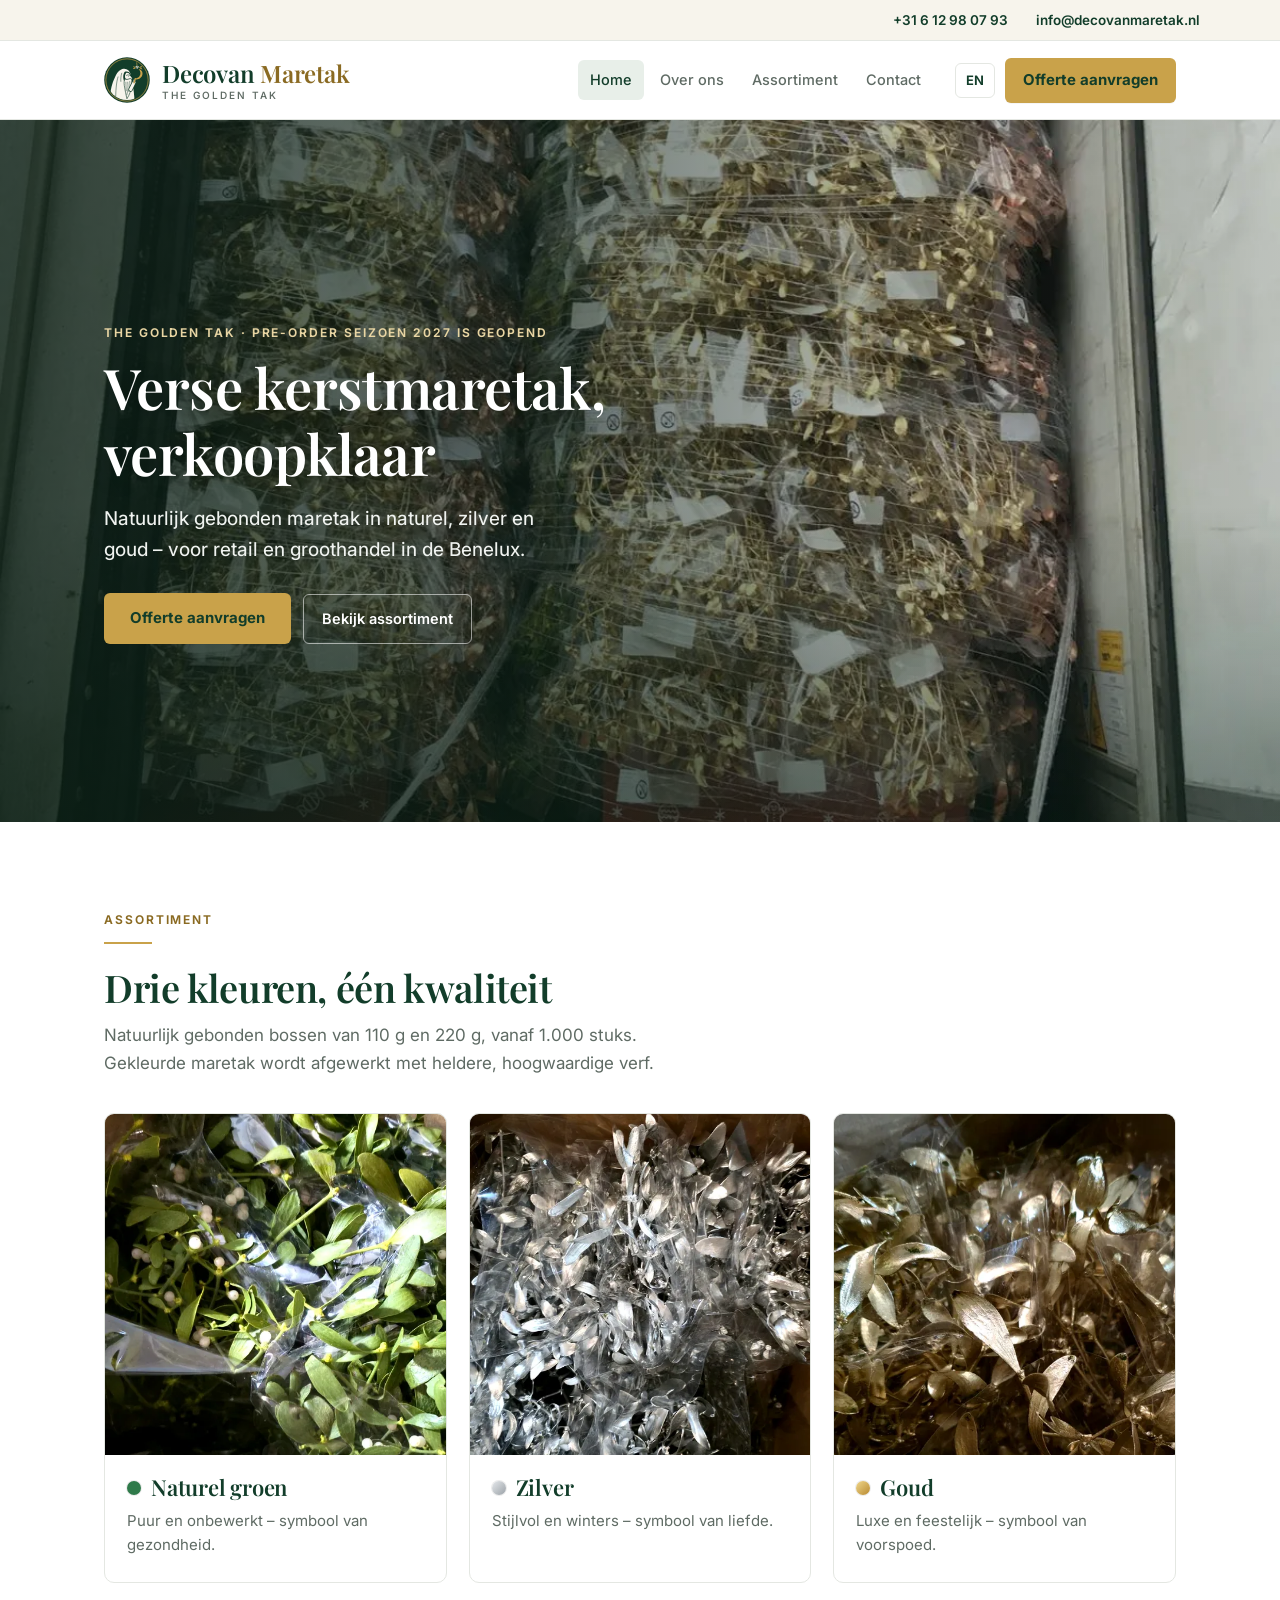
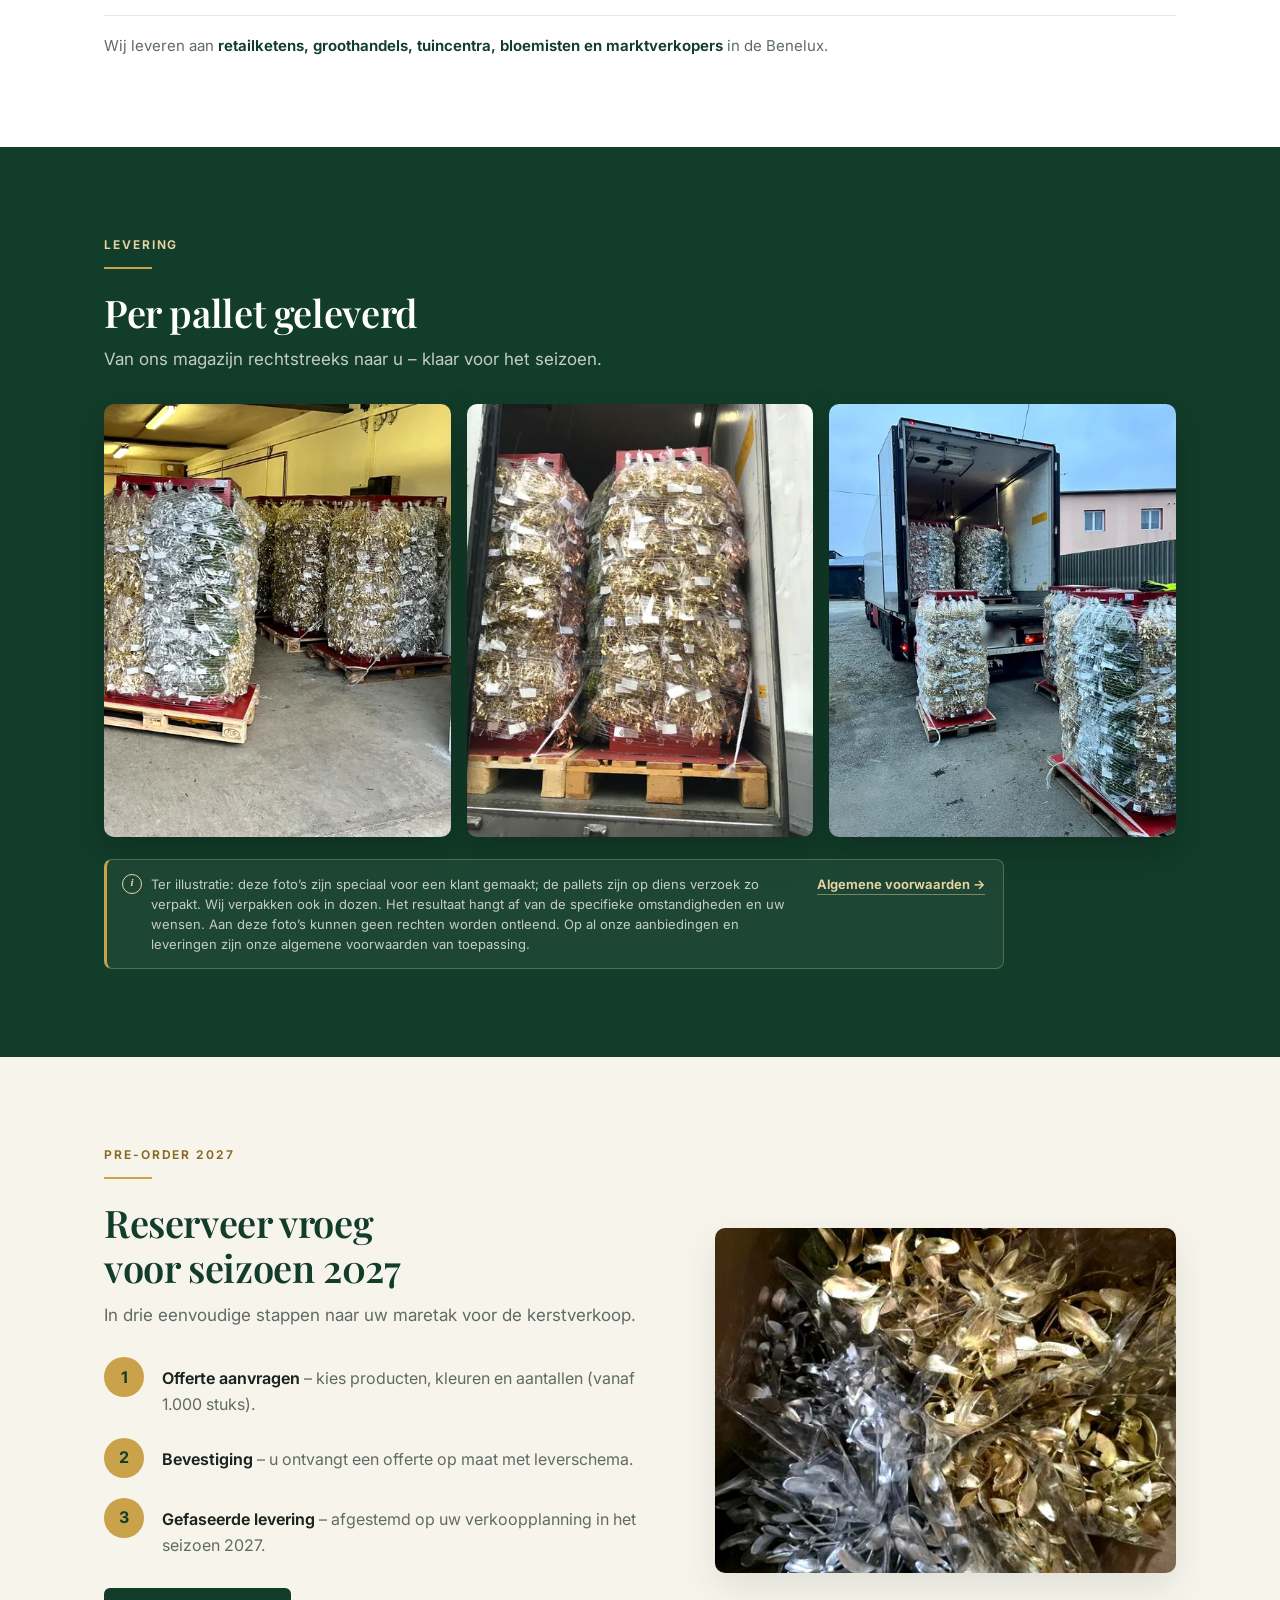
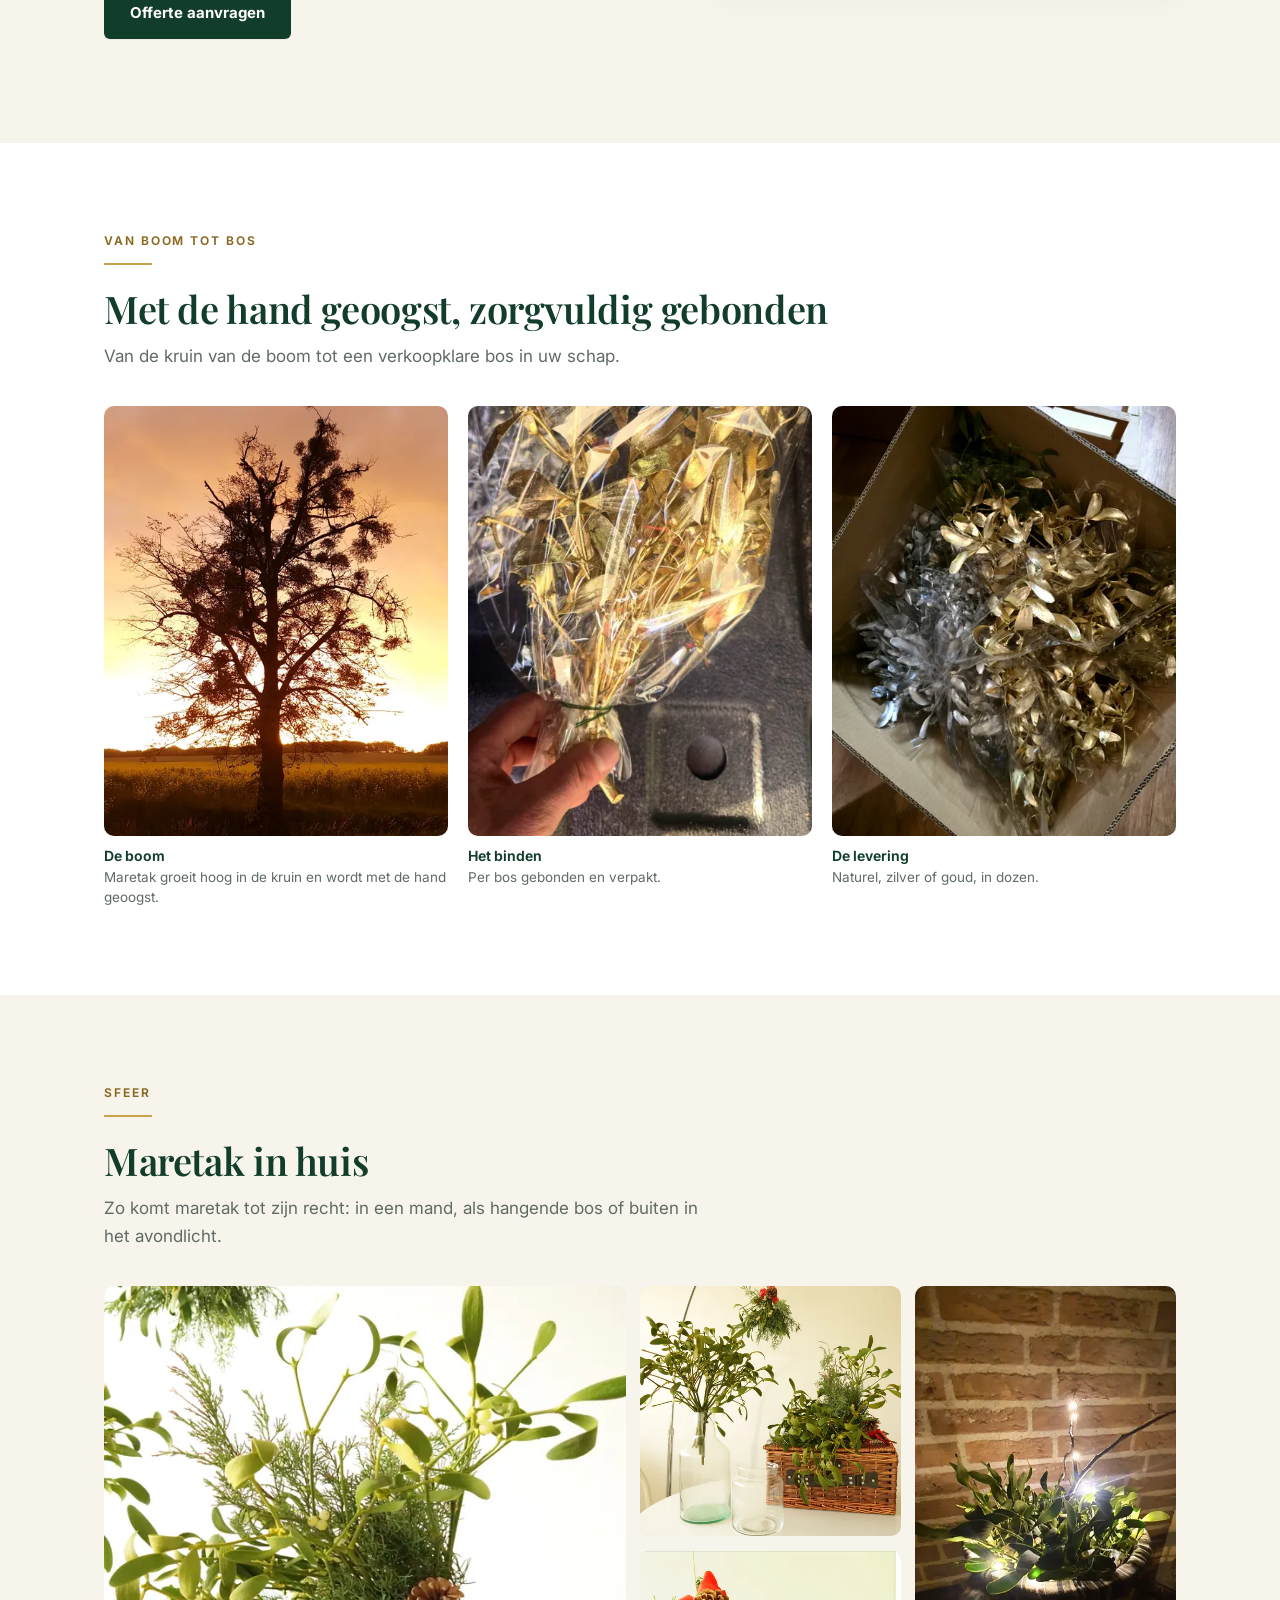
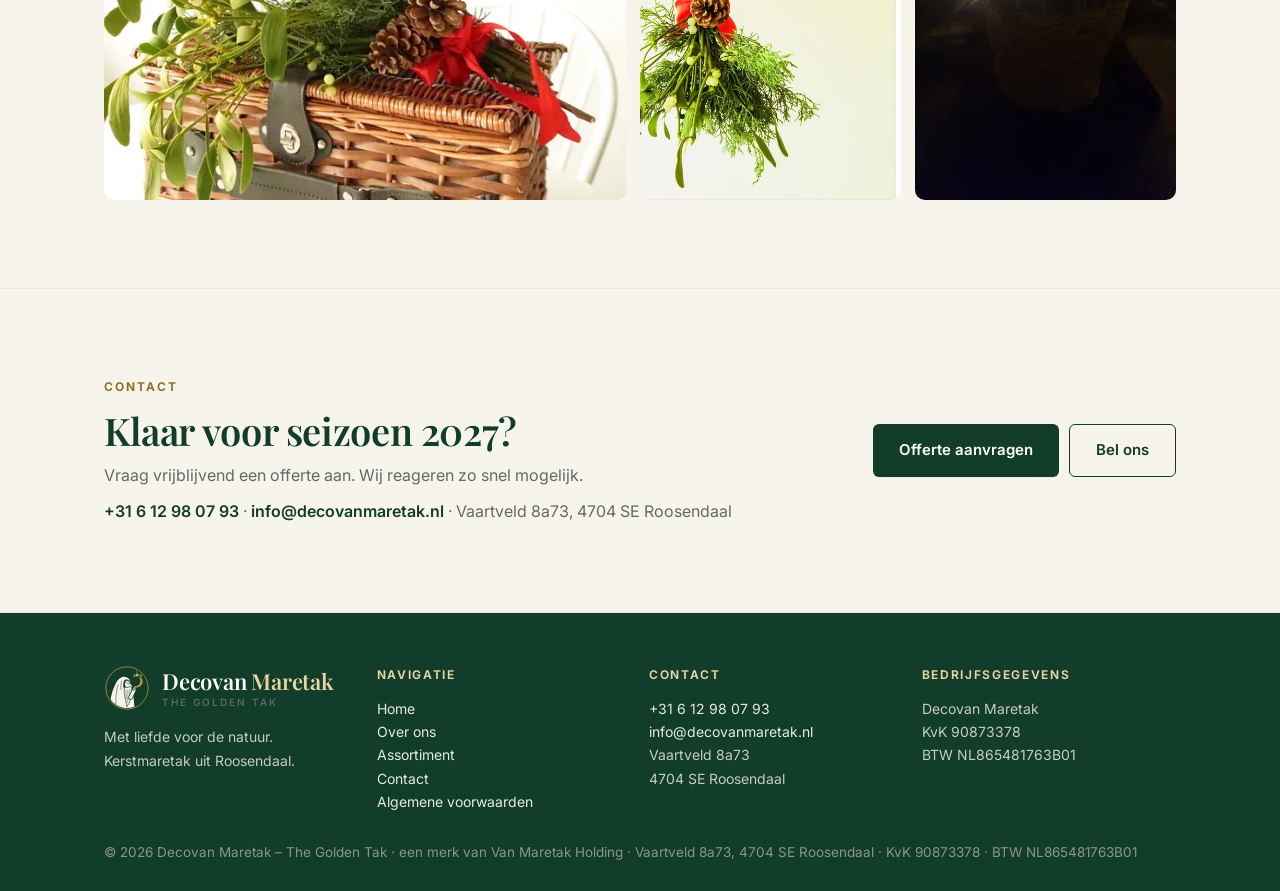
==== commit ebb0b0ec: "Rebrand: Decovan Maretak – The Golden Tak; info@decovanmaretak.nl (publish build, no video)" ====
--- a/index.html
+++ b/index.html
@@ -1,17 +1,18 @@
 <!doctype html><html lang="nl"><head><meta charset="utf-8"><meta name="viewport" content="width=device-width,initial-scale=1">
-<title>Kerstmaretak voor de handel | De Gouden Tak</title><meta name="description" content="De Gouden Tak levert natuurlijk gebonden kerstmaretak – naturel, zilver en goud – aan retail en groothandel in de Benelux.">
+<title>Kerstmaretak voor de handel | Decovan Maretak – The Golden Tak</title><meta name="description" content="Decovan Maretak – The Golden Tak – levert natuurlijk gebonden kerstmaretak – naturel, zilver en goud – aan retail en groothandel in de Benelux.">
+<meta property="og:type" content="website"><meta property="og:site_name" content="Decovan Maretak – The Golden Tak"><meta property="og:title" content="Kerstmaretak voor de handel | Decovan Maretak – The Golden Tak"><meta property="og:description" content="Decovan Maretak – The Golden Tak – levert natuurlijk gebonden kerstmaretak – naturel, zilver en goud – aan retail en groothandel in de Benelux."><meta property="og:locale" content="nl_NL"><meta property="og:locale:alternate" content="en_GB"><meta name="twitter:card" content="summary">
 <link rel="preload" href="fonts/playfair-display-var.woff2" as="font" type="font/woff2" crossorigin><link rel="preload" href="fonts/inter-var.woff2" as="font" type="font/woff2" crossorigin>
 <link rel="icon" href="brand/favicon.svg" type="image/svg+xml"><link rel="icon" href="brand/favicon.ico" sizes="48x48"><link rel="apple-touch-icon" href="brand/apple-touch-icon.png"><meta name="theme-color" content="#123d2a">
 <link rel="stylesheet" href="style.css"><script src="app.js" defer></script></head><body>
-<div class="topbar"><div class="wrap"><a href="tel:+31612980793">+31 6 12 98 07 93</a><a href="mailto:info@degoudentak.nl">info@degoudentak.nl</a></div></div>
-<header><div class="wrap"><a class="logo" href="index.html"><img class="emblem" src="brand/druid-emblem.svg" width="46" height="46" alt=""><span class="lt">De <span>Gouden</span> Tak<small><span class="nl">Kerstmaretak · zakelijk</span><span class="en">Christmas mistletoe · B2B</span></small></span></a>
+<div class="topbar"><div class="wrap"><a href="tel:+31612980793">+31 6 12 98 07 93</a><a href="mailto:info@decovanmaretak.nl">info@decovanmaretak.nl</a></div></div>
+<header><div class="wrap"><a class="logo" href="index.html"><img class="emblem" src="brand/druid-emblem.svg" width="46" height="46" alt=""><span class="lt">Decovan <span>Maretak</span><small>The Golden Tak</small></span></a>
 <nav><a href="index.html" class="active"><span class="nl">Home</span><span class="en">Home</span></a><a href="over-ons.html" class=""><span class="nl">Over ons</span><span class="en">About us</span></a><a href="assortiment.html" class=""><span class="nl">Assortiment</span><span class="en">Range</span></a><a href="contact.html" class=""><span class="nl">Contact</span><span class="en">Contact</span></a></nav><div class="hdr-act"><button class="lang" type="button" aria-label="Taal / language">EN</button><a class="btn" href="contact.html"><span class="nl">Offerte aanvragen</span><span class="en">Request a quote</span></a></div></div></header>
 <main><section class="hero" style="padding:0"><div class="hero-media"><picture>
 <source media="(max-width:720px)" type="image/webp" srcset="img/hero-pallet-m700.webp 700w, img/hero-pallet-m1000.webp 1000w" sizes="100vw">
 <source media="(max-width:720px)" srcset="img/hero-pallet-m700.jpg 700w, img/hero-pallet-m1000.jpg 1000w" sizes="100vw">
 <source type="image/webp" srcset="img/hero-pallet-960.webp 960w, img/hero-pallet-1200.webp 1200w" sizes="100vw">
 <img src="img/hero-pallet-1200.jpg" srcset="img/hero-pallet-960.jpg 960w, img/hero-pallet-1200.jpg 1200w" sizes="100vw" width="1200" height="777" alt="Volle pallets met gouden en zilveren maretakbossen" loading="eager" fetchpriority="high"></picture></div>
-<div class="wrap"><div class="eyebrow"><span class="nl">Pre-order seizoen 2027 is geopend</span><span class="en">Pre-order season 2027 is open</span></div>
+<div class="wrap"><div class="eyebrow">The Golden Tak · <span class="nl">Pre-order seizoen 2027 is geopend</span><span class="en">Pre-order season 2027 is open</span></div>
 <h1><span class="nl">Verse kerstmaretak, verkoopklaar</span><span class="en">Fresh Christmas mistletoe, ready for sale</span></h1>
 <p class="lead"><span class="nl">Natuurlijk gebonden maretak in naturel, zilver en goud – voor retail en groothandel in de Benelux.</span><span class="en">Naturally bound mistletoe in natural, silver and gold – for retail and wholesale across the Benelux.</span></p>
 <div class="actions"><a class="btn" href="contact.html"><span class="nl">Offerte aanvragen</span><span class="en">Request a quote</span></a><a class="btn ghost" href="assortiment.html"><span class="nl">Bekijk assortiment</span><span class="en">View range</span></a></div></div></section>
@@ -38,12 +39,12 @@
 <div class="sfeer-grid"><figure class="g-a"><picture><source type="image/webp" srcset="img/thumb/sfeer-mand.webp 600w, img/sfeer-mand.webp 1000w" sizes="(max-width:720px) 100vw, 540px"><img src="img/sfeer-mand.jpg" srcset="img/thumb/sfeer-mand.jpg 600w, img/sfeer-mand.jpg 1000w" sizes="(max-width:720px) 100vw, 540px" width="1000" height="1000" alt="Rieten mand met maretak, dennengroen en rode strik bij het raam" loading="eager" decoding="async"></picture></figure><figure class="g-b"><picture><source type="image/webp" srcset="img/thumb/sfeer-tafel.webp 500w, img/sfeer-tafel.webp 800w" sizes="(max-width:720px) 50vw, 270px"><img src="img/sfeer-tafel.jpg" srcset="img/thumb/sfeer-tafel.jpg 500w, img/sfeer-tafel.jpg 800w" sizes="(max-width:720px) 50vw, 270px" width="800" height="800" alt="Maretak in glazen vazen en een rieten mand op tafel" loading="eager" decoding="async"></picture></figure><figure class="g-c"><picture><source type="image/webp" srcset="img/thumb/sfeer-hangend.webp 500w, img/sfeer-hangend.webp 800w" sizes="(max-width:720px) 50vw, 270px"><img src="img/sfeer-hangend.jpg" srcset="img/thumb/sfeer-hangend.jpg 500w, img/sfeer-hangend.jpg 800w" sizes="(max-width:720px) 50vw, 270px" width="800" height="800" alt="Hangende bos maretak met rode strik en dennenappel" loading="eager" decoding="async"></picture></figure><figure class="g-d"><picture><source type="image/webp" srcset="img/thumb/sfeer-avond.webp 400w, img/sfeer-avond.webp 600w" sizes="(max-width:720px) 50vw, 270px"><img src="img/sfeer-avond.jpg" srcset="img/thumb/sfeer-avond.jpg 400w, img/sfeer-avond.jpg 600w" sizes="(max-width:720px) 50vw, 270px" width="600" height="1200" alt="Maretak in een pot met lichtjes bij een bakstenen muur, 's avonds" loading="eager" decoding="async"></picture></figure></div></div></section>
 <section class="band"><div class="wrap inner"><div><div class="eyebrow">Contact</div><h2><span class="nl">Klaar voor seizoen 2027?</span><span class="en">Ready for the 2027 season?</span></h2>
 <p><span class="nl">Vraag vrijblijvend een offerte aan. Wij reageren zo snel mogelijk.</span><span class="en">Request a no-obligation quote. We will get back to you as soon as possible.</span></p>
-<p style="margin-top:10px"><a href="tel:+31612980793">+31 6 12 98 07 93</a> · <a href="mailto:info@degoudentak.nl">info@degoudentak.nl</a> · Vaartveld 8a73, 4704 SE Roosendaal</p></div>
+<p style="margin-top:10px"><a href="tel:+31612980793">+31 6 12 98 07 93</a> · <a href="mailto:info@decovanmaretak.nl">info@decovanmaretak.nl</a> · Vaartveld 8a73, 4704 SE Roosendaal</p></div>
 <div class="acts"><a class="btn dark" href="contact.html"><span class="nl">Offerte aanvragen</span><span class="en">Request a quote</span></a><a class="btn ghost-ink" href="tel:+31612980793"><span class="nl">Bel ons</span><span class="en">Call us</span></a></div></div></section></main>
 <footer><div class="wrap"><div class="grid4">
-<div><div class="logo"><img class="emblem" src="brand/druid-emblem.svg" width="44" height="44" alt=""><span class="lt">De <span>Gouden</span> Tak</span></div><p><span class="nl">Met liefde voor de natuur.<br>Kerstmaretak uit Roosendaal.</span><span class="en">With love for nature.<br>Christmas mistletoe from Roosendaal.</span></p></div>
+<div><div class="logo"><img class="emblem" src="brand/druid-emblem.svg" width="44" height="44" alt=""><span class="lt">Decovan <span>Maretak</span><small>The Golden Tak</small></span></div><p><span class="nl">Met liefde voor de natuur.<br>Kerstmaretak uit Roosendaal.</span><span class="en">With love for nature.<br>Christmas mistletoe from Roosendaal.</span></p></div>
 <div><h4><span class="nl">Navigatie</span><span class="en">Navigation</span></h4><a href="index.html"><span class="nl">Home</span><span class="en">Home</span></a><br><a href="over-ons.html"><span class="nl">Over ons</span><span class="en">About us</span></a><br><a href="assortiment.html"><span class="nl">Assortiment</span><span class="en">Range</span></a><br><a href="contact.html"><span class="nl">Contact</span><span class="en">Contact</span></a><br><a href="voorwaarden.html"><span class="nl">Algemene voorwaarden</span><span class="en">Terms and conditions</span></a></div>
-<div><h4>Contact</h4><a href="tel:+31612980793">+31 6 12 98 07 93</a><br><a href="mailto:info@degoudentak.nl">info@degoudentak.nl</a><br>Vaartveld 8a73<br>4704 SE Roosendaal</div>
-<div><h4><span class="nl">Bedrijfsgegevens</span><span class="en">Company details</span></h4>De Gouden Tak<br><span class="nl">KvK</span><span class="en">CoC</span> 90873378<br><span class="nl">BTW</span><span class="en">VAT</span> NL865481763B01</div>
-</div><p class="note">© 2026 De Gouden Tak · <span class="nl">een merk van</span><span class="en">a brand of</span> Van Maretak Holding · Vaartveld 8a73, 4704 SE Roosendaal · <span class="nl">KvK</span><span class="en">CoC</span> 90873378 · <span class="nl">BTW</span><span class="en">VAT</span> NL865481763B01</p></div></footer>
+<div><h4>Contact</h4><a href="tel:+31612980793">+31 6 12 98 07 93</a><br><a href="mailto:info@decovanmaretak.nl">info@decovanmaretak.nl</a><br>Vaartveld 8a73<br>4704 SE Roosendaal</div>
+<div><h4><span class="nl">Bedrijfsgegevens</span><span class="en">Company details</span></h4>Decovan Maretak<br><span class="nl">KvK</span><span class="en">CoC</span> 90873378<br><span class="nl">BTW</span><span class="en">VAT</span> NL865481763B01</div>
+</div><p class="note">© 2026 Decovan Maretak – The Golden Tak · <span class="nl">een merk van</span><span class="en">a brand of</span> Van Maretak Holding · Vaartveld 8a73, 4704 SE Roosendaal · <span class="nl">KvK</span><span class="en">CoC</span> 90873378 · <span class="nl">BTW</span><span class="en">VAT</span> NL865481763B01</p></div></footer>
 </body></html>
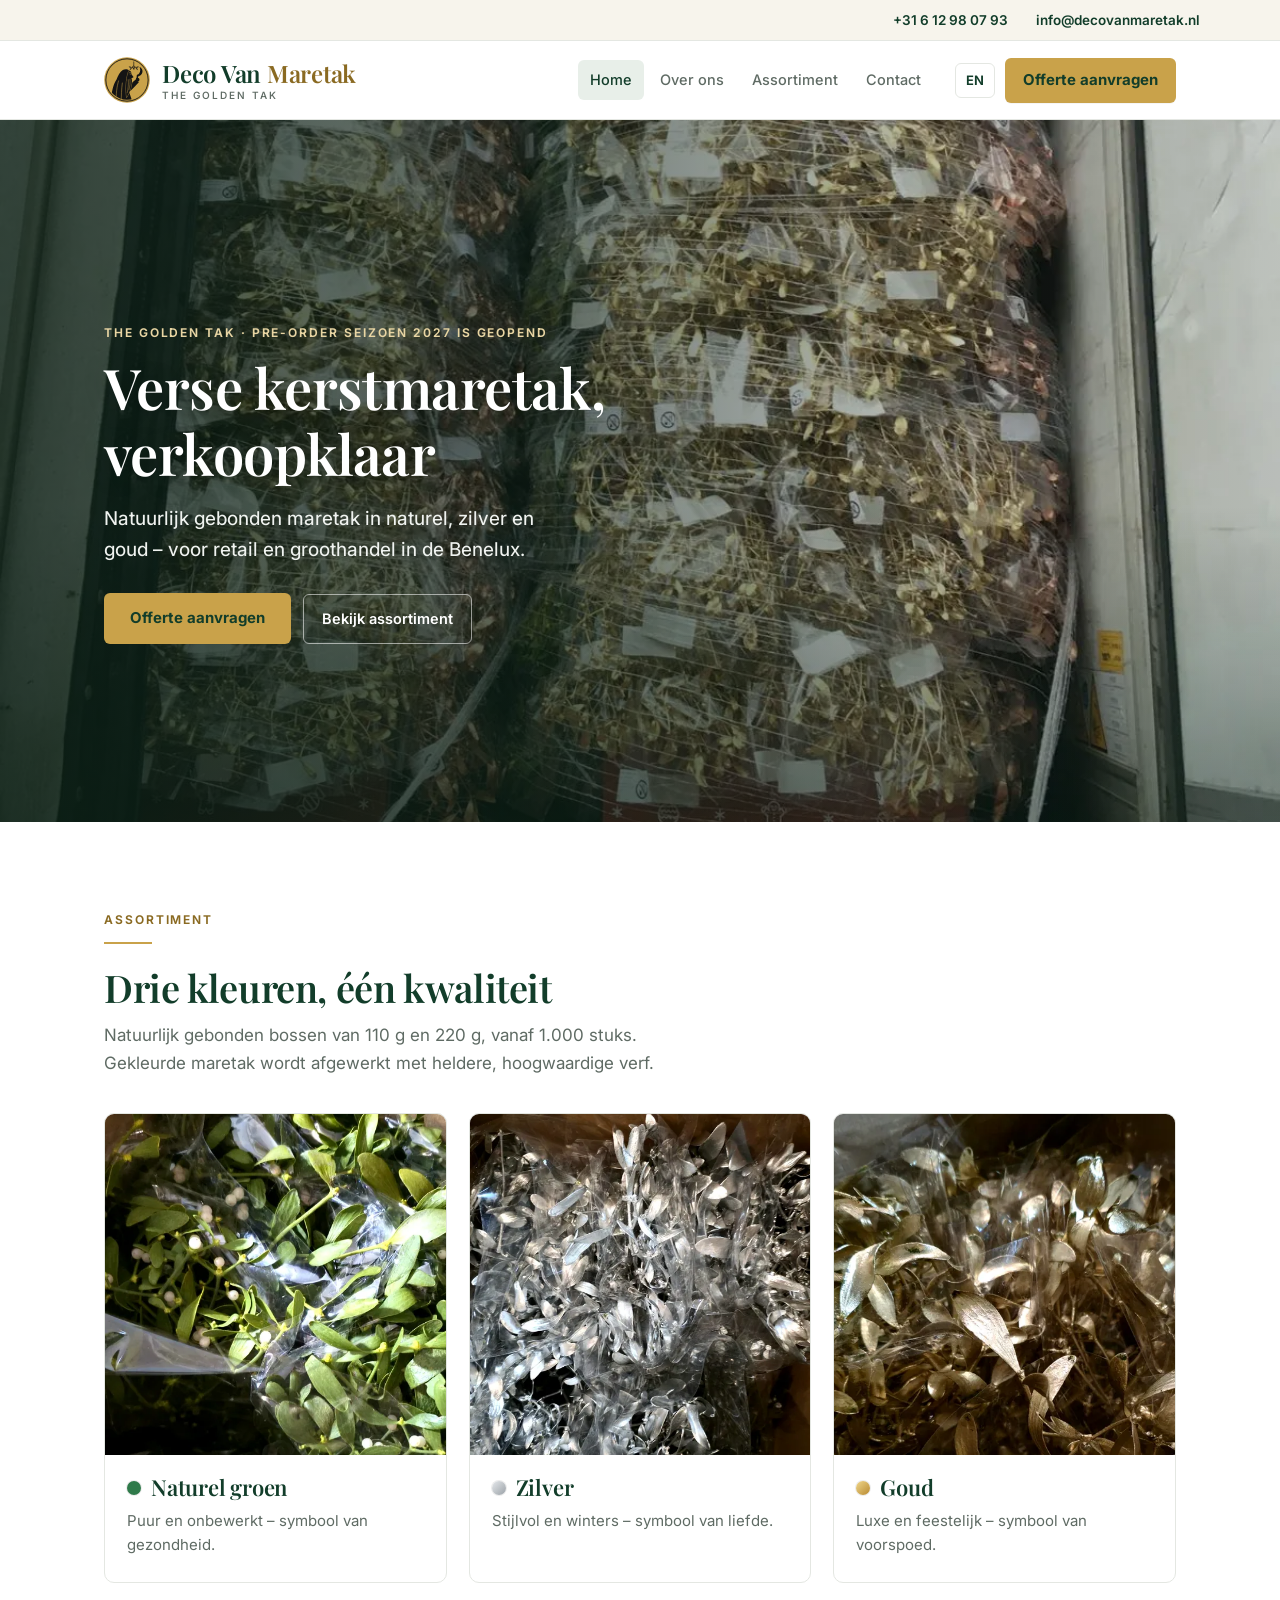
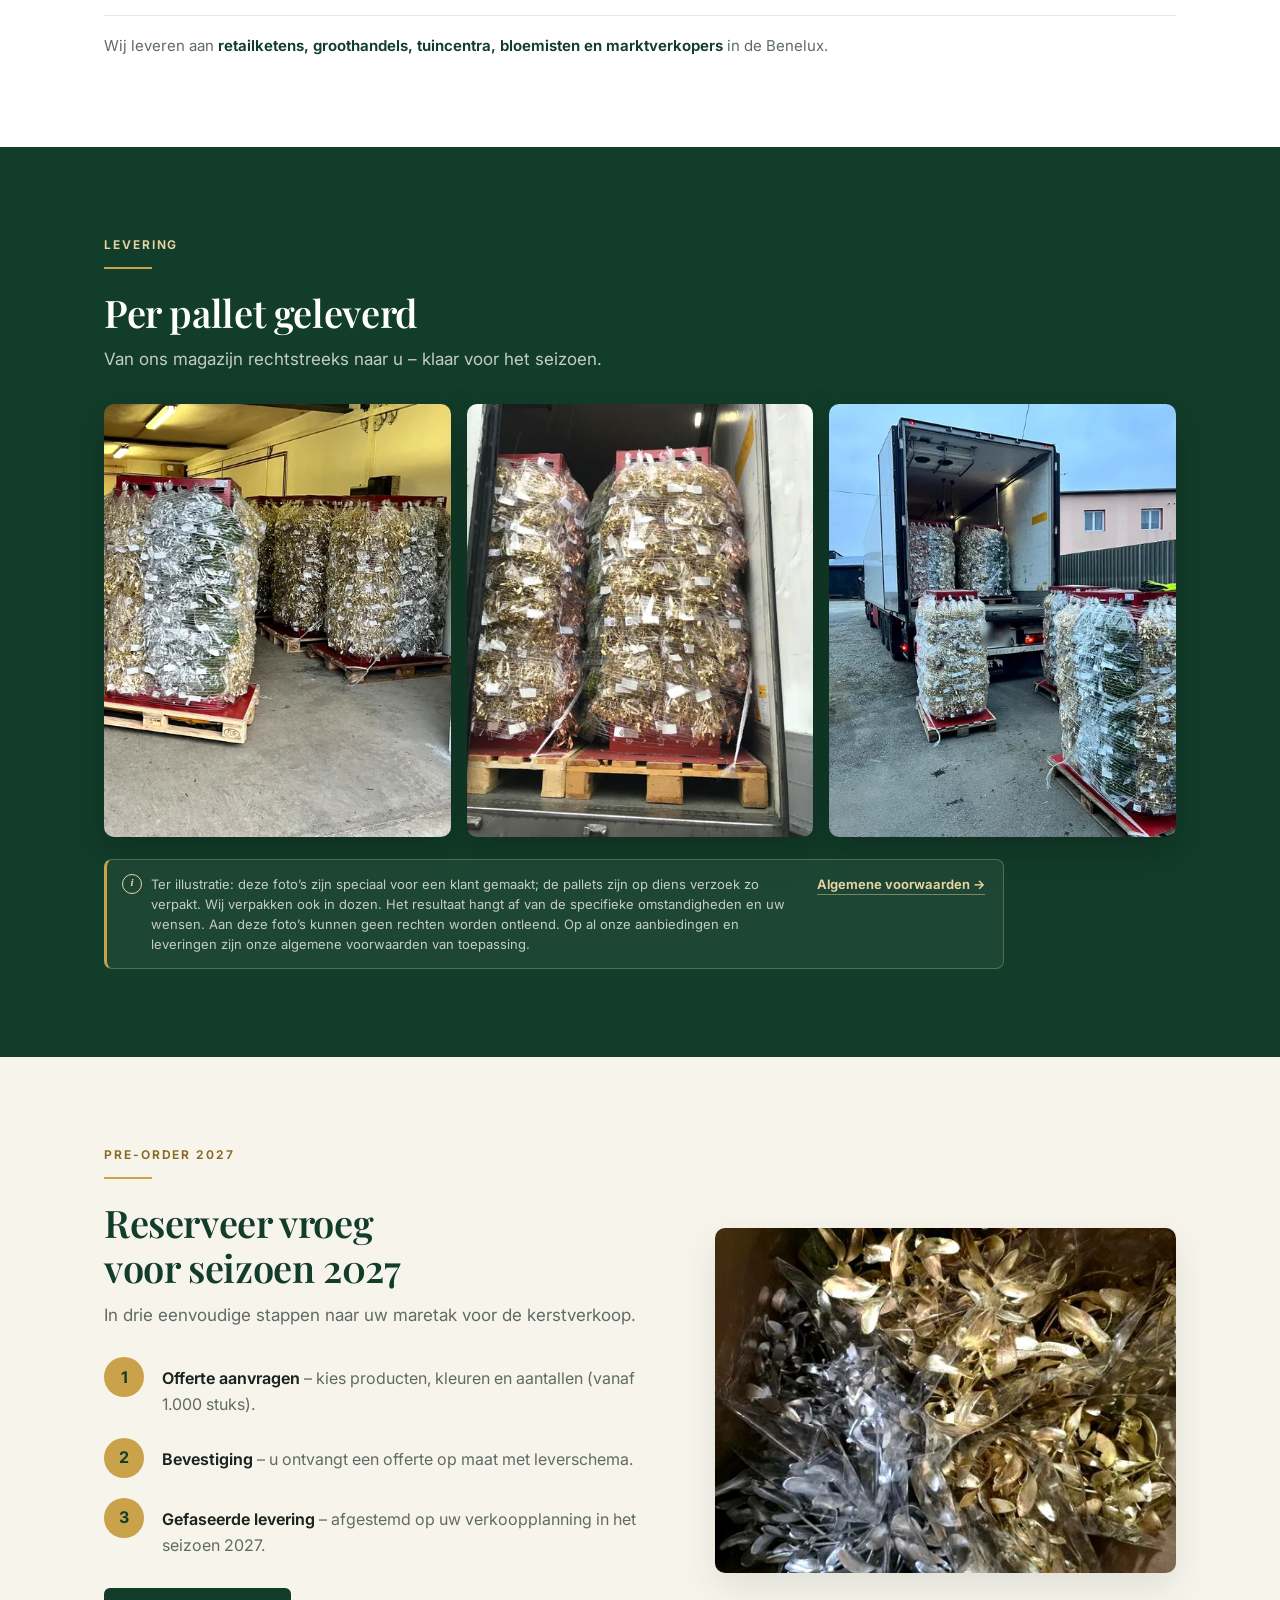
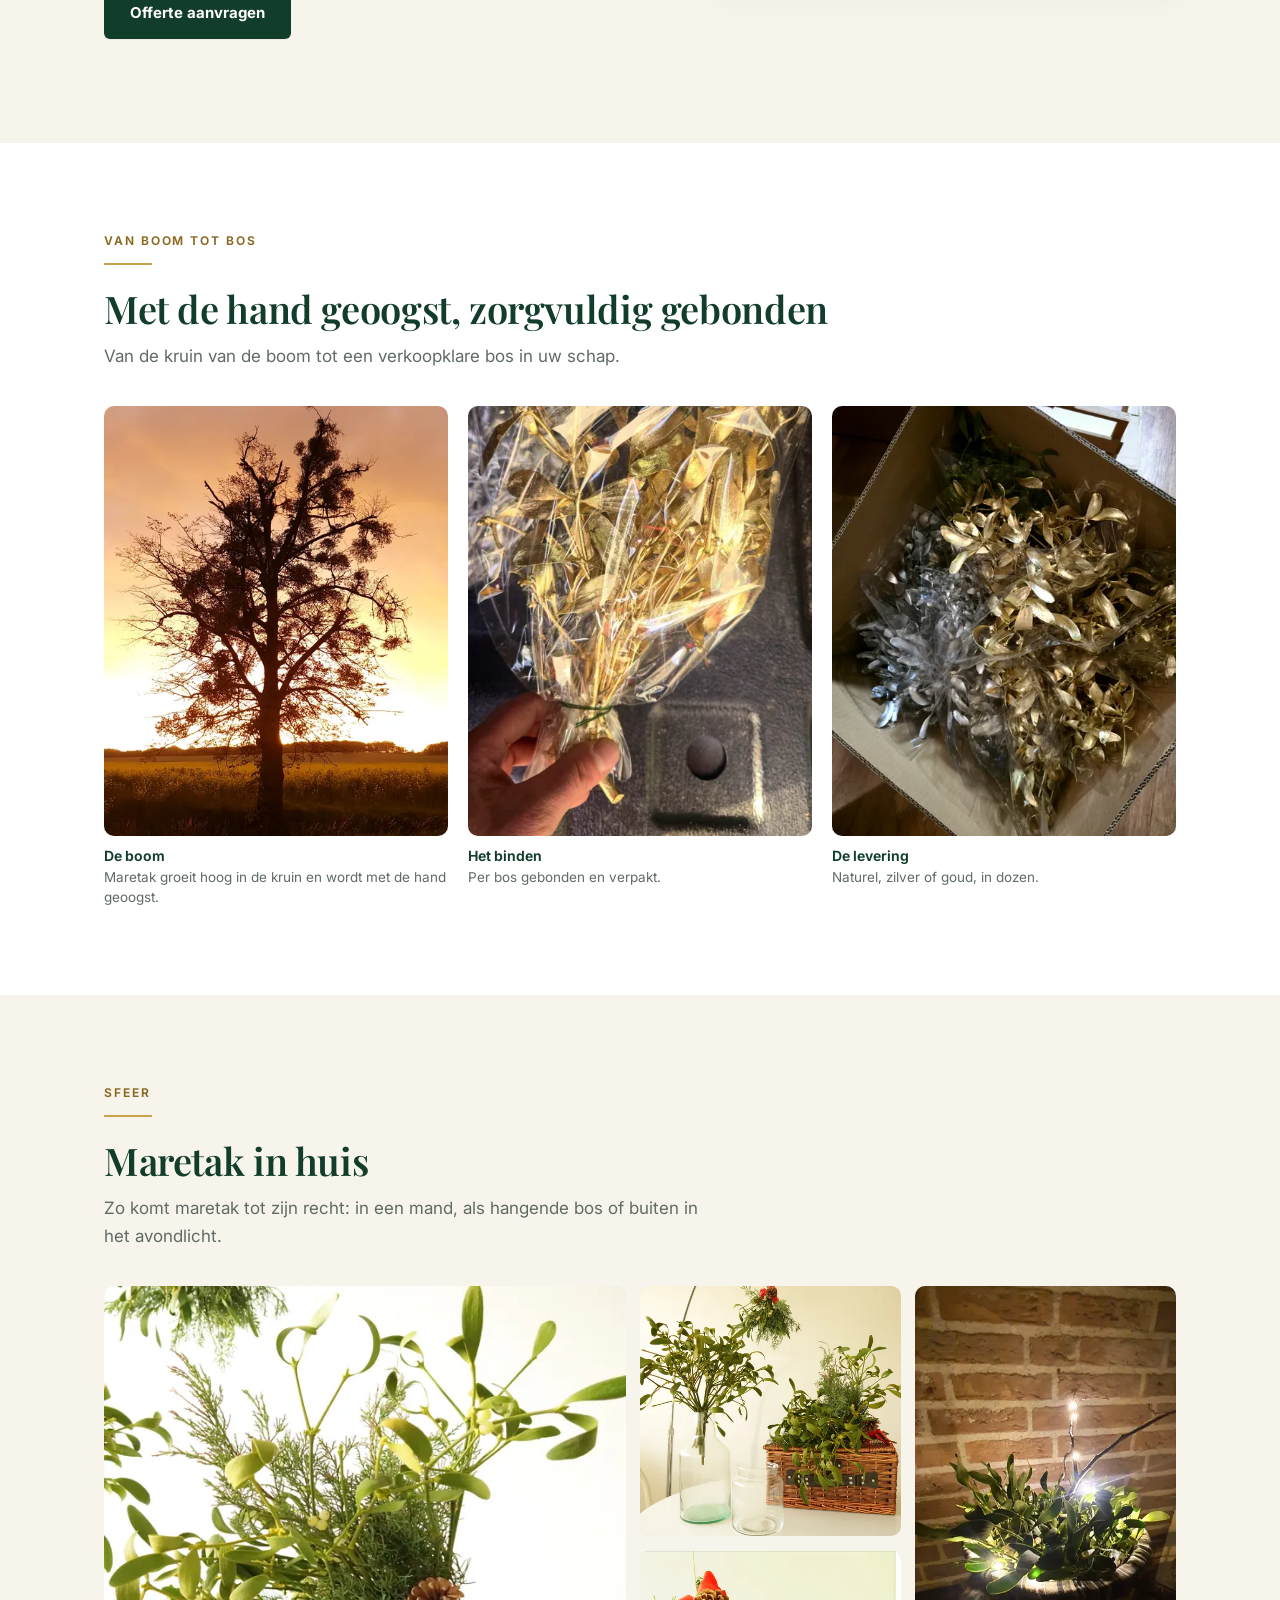
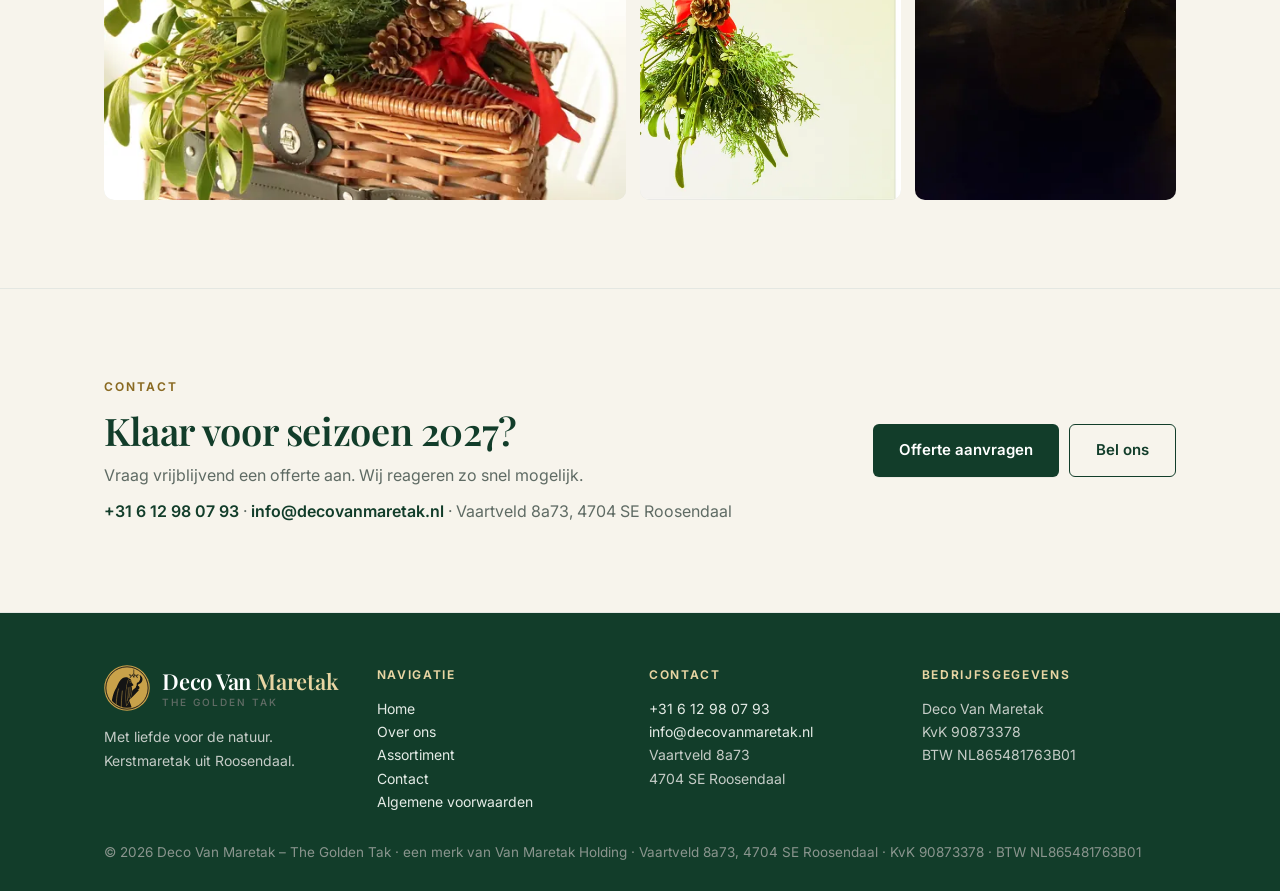
==== commit 529855b9: "Brand: Deco Van Maretak – The Golden Tak; new emblem (black druid silhouette on gold) + favicons" ====
--- a/index.html
+++ b/index.html
@@ -1,11 +1,11 @@
 <!doctype html><html lang="nl"><head><meta charset="utf-8"><meta name="viewport" content="width=device-width,initial-scale=1">
-<title>Kerstmaretak voor de handel | Decovan Maretak – The Golden Tak</title><meta name="description" content="Decovan Maretak – The Golden Tak – levert natuurlijk gebonden kerstmaretak – naturel, zilver en goud – aan retail en groothandel in de Benelux.">
-<meta property="og:type" content="website"><meta property="og:site_name" content="Decovan Maretak – The Golden Tak"><meta property="og:title" content="Kerstmaretak voor de handel | Decovan Maretak – The Golden Tak"><meta property="og:description" content="Decovan Maretak – The Golden Tak – levert natuurlijk gebonden kerstmaretak – naturel, zilver en goud – aan retail en groothandel in de Benelux."><meta property="og:locale" content="nl_NL"><meta property="og:locale:alternate" content="en_GB"><meta name="twitter:card" content="summary">
+<title>Kerstmaretak voor de handel | Deco Van Maretak – The Golden Tak</title><meta name="description" content="Deco Van Maretak – The Golden Tak – levert natuurlijk gebonden kerstmaretak – naturel, zilver en goud – aan retail en groothandel in de Benelux.">
+<meta property="og:type" content="website"><meta property="og:site_name" content="Deco Van Maretak – The Golden Tak"><meta property="og:title" content="Kerstmaretak voor de handel | Deco Van Maretak – The Golden Tak"><meta property="og:description" content="Deco Van Maretak – The Golden Tak – levert natuurlijk gebonden kerstmaretak – naturel, zilver en goud – aan retail en groothandel in de Benelux."><meta property="og:locale" content="nl_NL"><meta property="og:locale:alternate" content="en_GB"><meta name="twitter:card" content="summary">
 <link rel="preload" href="fonts/playfair-display-var.woff2" as="font" type="font/woff2" crossorigin><link rel="preload" href="fonts/inter-var.woff2" as="font" type="font/woff2" crossorigin>
 <link rel="icon" href="brand/favicon.svg" type="image/svg+xml"><link rel="icon" href="brand/favicon.ico" sizes="48x48"><link rel="apple-touch-icon" href="brand/apple-touch-icon.png"><meta name="theme-color" content="#123d2a">
 <link rel="stylesheet" href="style.css"><script src="app.js" defer></script></head><body>
 <div class="topbar"><div class="wrap"><a href="tel:+31612980793">+31 6 12 98 07 93</a><a href="mailto:info@decovanmaretak.nl">info@decovanmaretak.nl</a></div></div>
-<header><div class="wrap"><a class="logo" href="index.html"><img class="emblem" src="brand/druid-emblem.svg" width="46" height="46" alt=""><span class="lt">Decovan <span>Maretak</span><small>The Golden Tak</small></span></a>
+<header><div class="wrap"><a class="logo" href="index.html"><img class="emblem" src="brand/druid-emblem.svg" width="46" height="46" alt=""><span class="lt">Deco Van <span>Maretak</span><small>The Golden Tak</small></span></a>
 <nav><a href="index.html" class="active"><span class="nl">Home</span><span class="en">Home</span></a><a href="over-ons.html" class=""><span class="nl">Over ons</span><span class="en">About us</span></a><a href="assortiment.html" class=""><span class="nl">Assortiment</span><span class="en">Range</span></a><a href="contact.html" class=""><span class="nl">Contact</span><span class="en">Contact</span></a></nav><div class="hdr-act"><button class="lang" type="button" aria-label="Taal / language">EN</button><a class="btn" href="contact.html"><span class="nl">Offerte aanvragen</span><span class="en">Request a quote</span></a></div></div></header>
 <main><section class="hero" style="padding:0"><div class="hero-media"><picture>
 <source media="(max-width:720px)" type="image/webp" srcset="img/hero-pallet-m700.webp 700w, img/hero-pallet-m1000.webp 1000w" sizes="100vw">
@@ -42,9 +42,9 @@
 <p style="margin-top:10px"><a href="tel:+31612980793">+31 6 12 98 07 93</a> · <a href="mailto:info@decovanmaretak.nl">info@decovanmaretak.nl</a> · Vaartveld 8a73, 4704 SE Roosendaal</p></div>
 <div class="acts"><a class="btn dark" href="contact.html"><span class="nl">Offerte aanvragen</span><span class="en">Request a quote</span></a><a class="btn ghost-ink" href="tel:+31612980793"><span class="nl">Bel ons</span><span class="en">Call us</span></a></div></div></section></main>
 <footer><div class="wrap"><div class="grid4">
-<div><div class="logo"><img class="emblem" src="brand/druid-emblem.svg" width="44" height="44" alt=""><span class="lt">Decovan <span>Maretak</span><small>The Golden Tak</small></span></div><p><span class="nl">Met liefde voor de natuur.<br>Kerstmaretak uit Roosendaal.</span><span class="en">With love for nature.<br>Christmas mistletoe from Roosendaal.</span></p></div>
+<div><div class="logo"><img class="emblem" src="brand/druid-emblem.svg" width="44" height="44" alt=""><span class="lt">Deco Van <span>Maretak</span><small>The Golden Tak</small></span></div><p><span class="nl">Met liefde voor de natuur.<br>Kerstmaretak uit Roosendaal.</span><span class="en">With love for nature.<br>Christmas mistletoe from Roosendaal.</span></p></div>
 <div><h4><span class="nl">Navigatie</span><span class="en">Navigation</span></h4><a href="index.html"><span class="nl">Home</span><span class="en">Home</span></a><br><a href="over-ons.html"><span class="nl">Over ons</span><span class="en">About us</span></a><br><a href="assortiment.html"><span class="nl">Assortiment</span><span class="en">Range</span></a><br><a href="contact.html"><span class="nl">Contact</span><span class="en">Contact</span></a><br><a href="voorwaarden.html"><span class="nl">Algemene voorwaarden</span><span class="en">Terms and conditions</span></a></div>
 <div><h4>Contact</h4><a href="tel:+31612980793">+31 6 12 98 07 93</a><br><a href="mailto:info@decovanmaretak.nl">info@decovanmaretak.nl</a><br>Vaartveld 8a73<br>4704 SE Roosendaal</div>
-<div><h4><span class="nl">Bedrijfsgegevens</span><span class="en">Company details</span></h4>Decovan Maretak<br><span class="nl">KvK</span><span class="en">CoC</span> 90873378<br><span class="nl">BTW</span><span class="en">VAT</span> NL865481763B01</div>
-</div><p class="note">© 2026 Decovan Maretak – The Golden Tak · <span class="nl">een merk van</span><span class="en">a brand of</span> Van Maretak Holding · Vaartveld 8a73, 4704 SE Roosendaal · <span class="nl">KvK</span><span class="en">CoC</span> 90873378 · <span class="nl">BTW</span><span class="en">VAT</span> NL865481763B01</p></div></footer>
+<div><h4><span class="nl">Bedrijfsgegevens</span><span class="en">Company details</span></h4>Deco Van Maretak<br><span class="nl">KvK</span><span class="en">CoC</span> 90873378<br><span class="nl">BTW</span><span class="en">VAT</span> NL865481763B01</div>
+</div><p class="note">© 2026 Deco Van Maretak – The Golden Tak · <span class="nl">een merk van</span><span class="en">a brand of</span> Van Maretak Holding · Vaartveld 8a73, 4704 SE Roosendaal · <span class="nl">KvK</span><span class="en">CoC</span> 90873378 · <span class="nl">BTW</span><span class="en">VAT</span> NL865481763B01</p></div></footer>
 </body></html>
